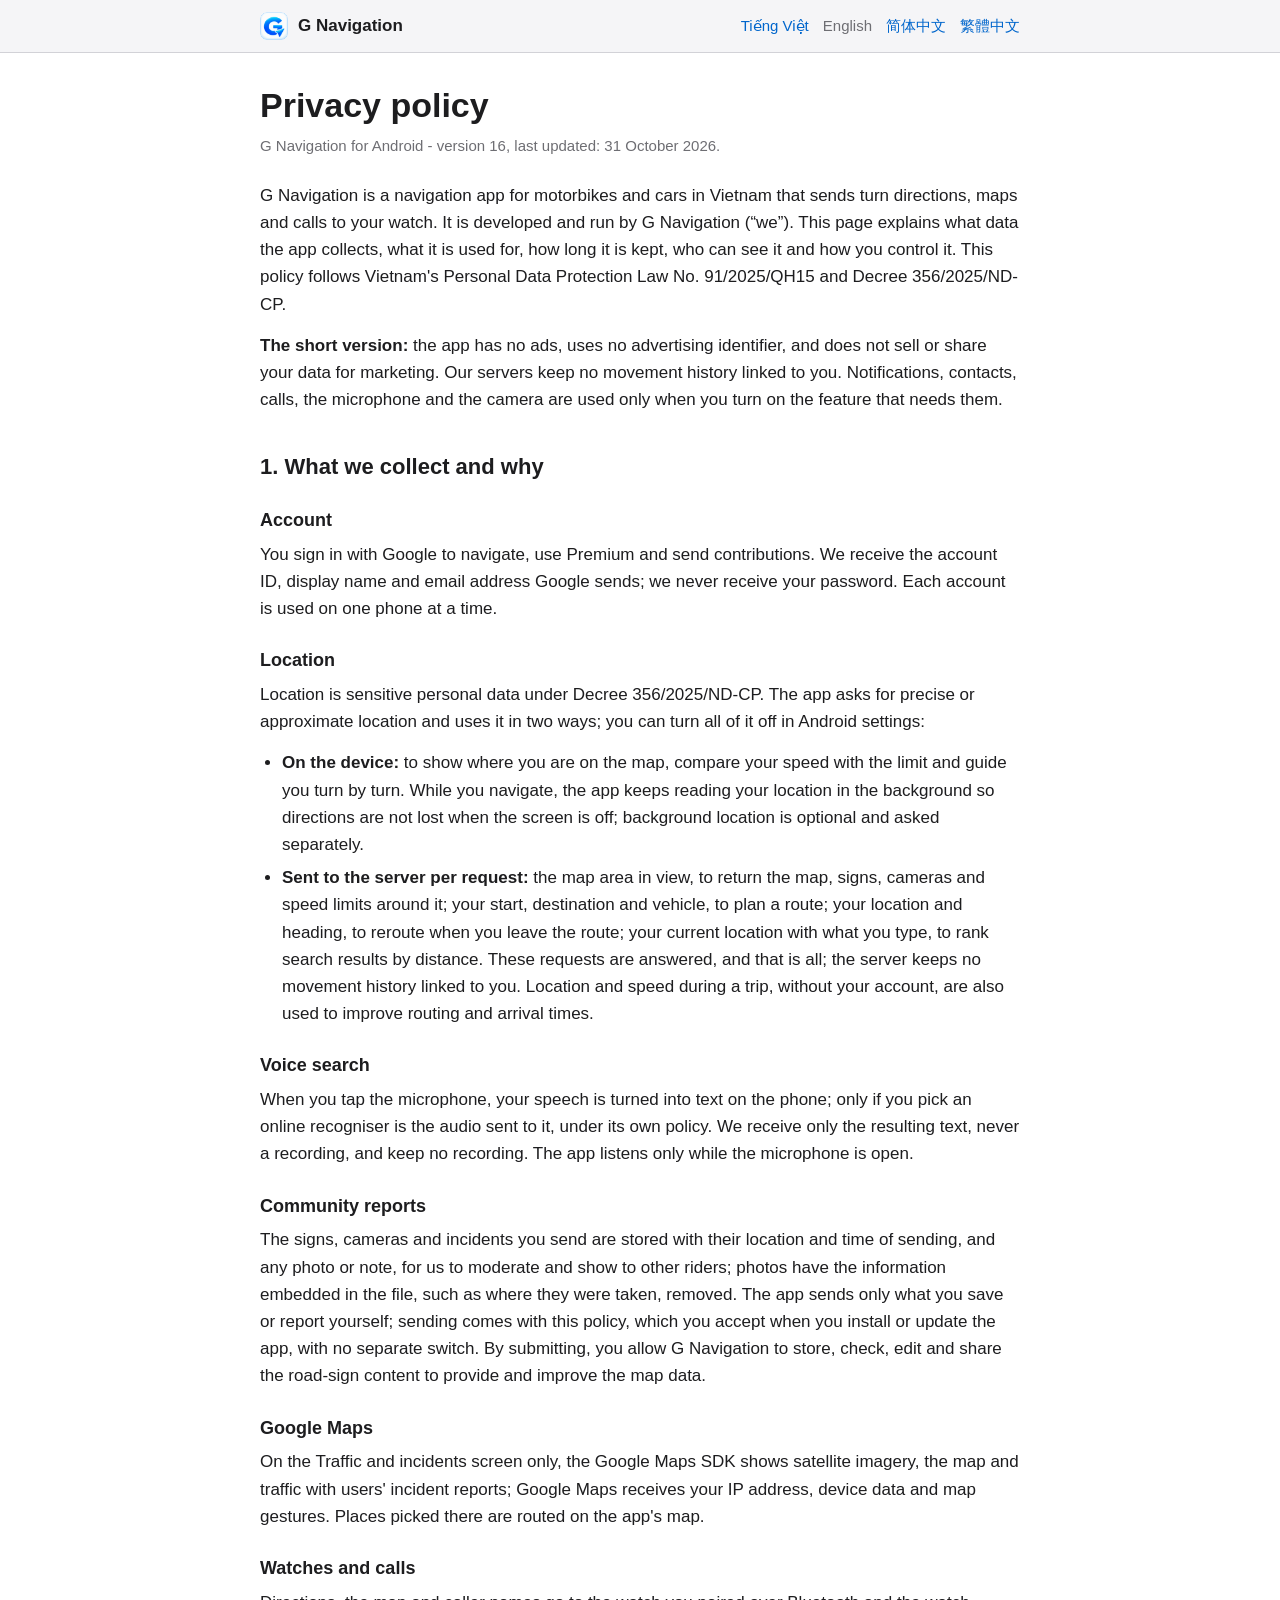
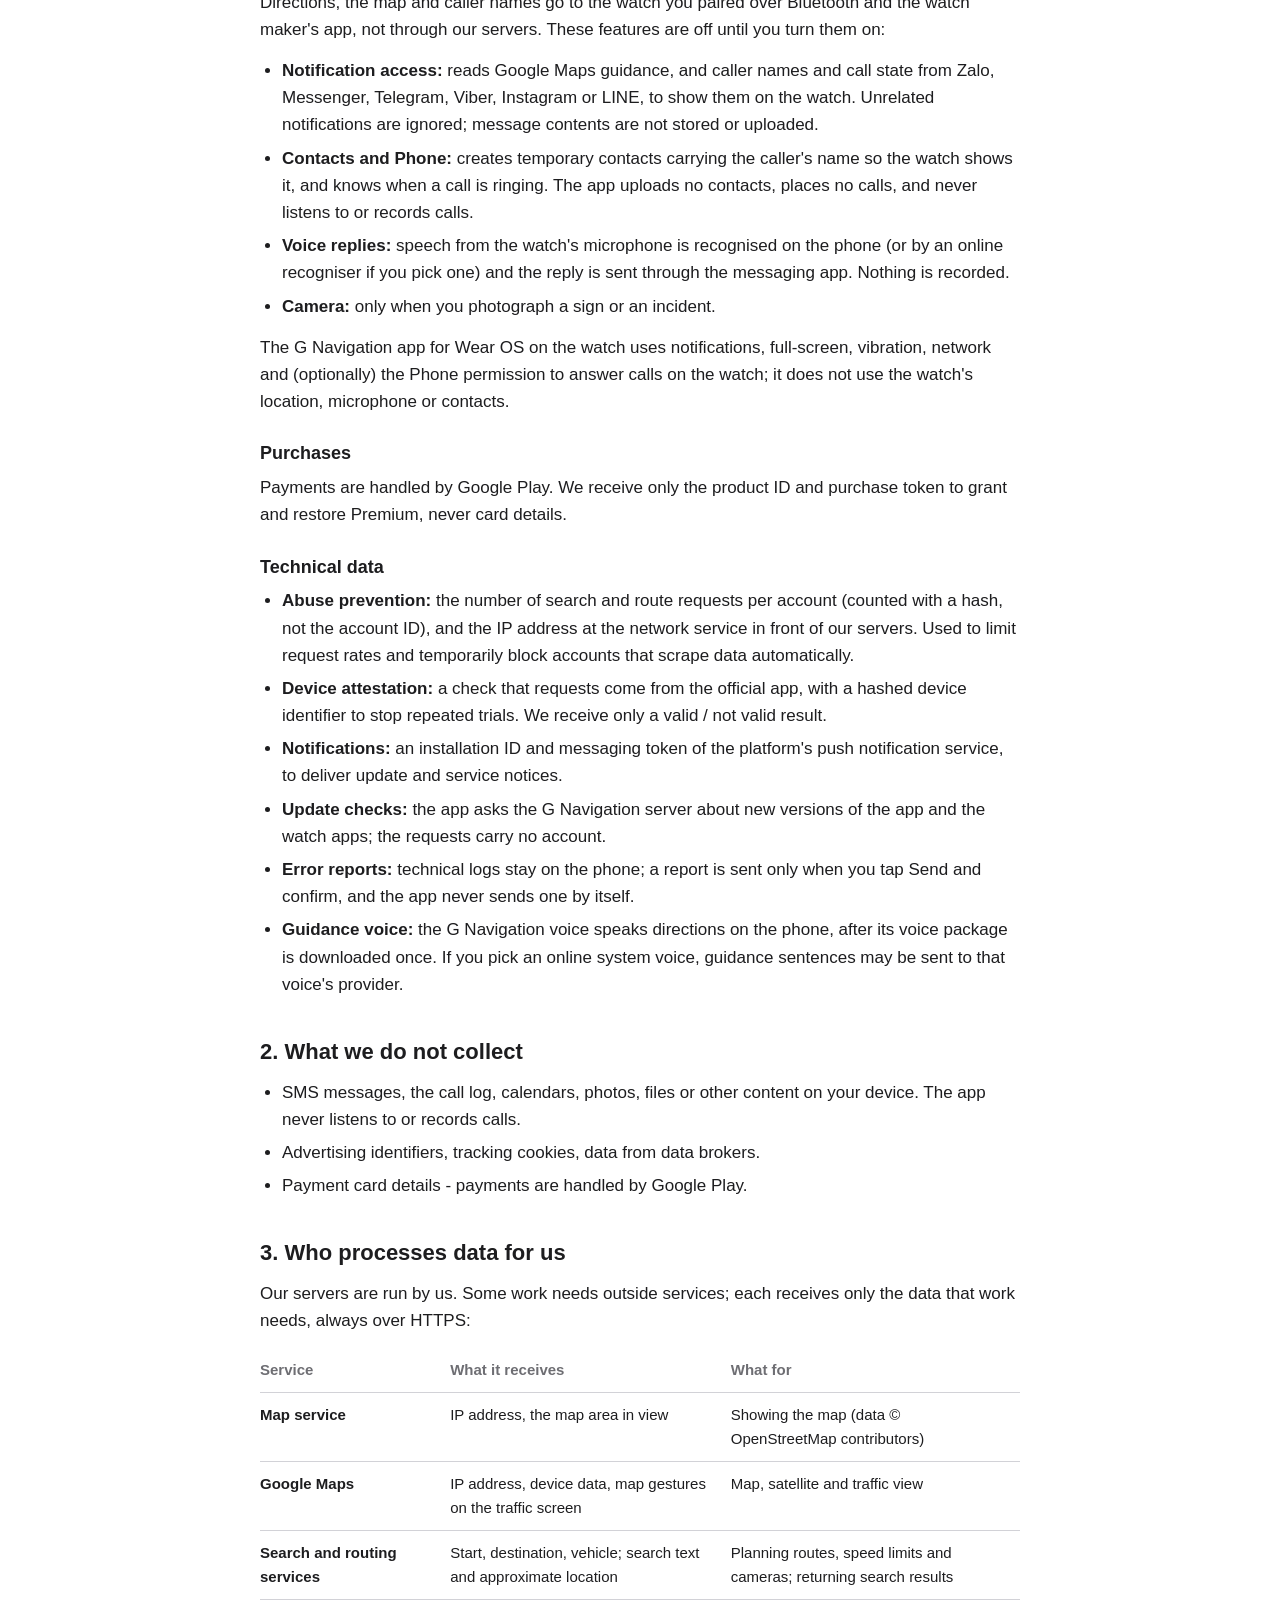
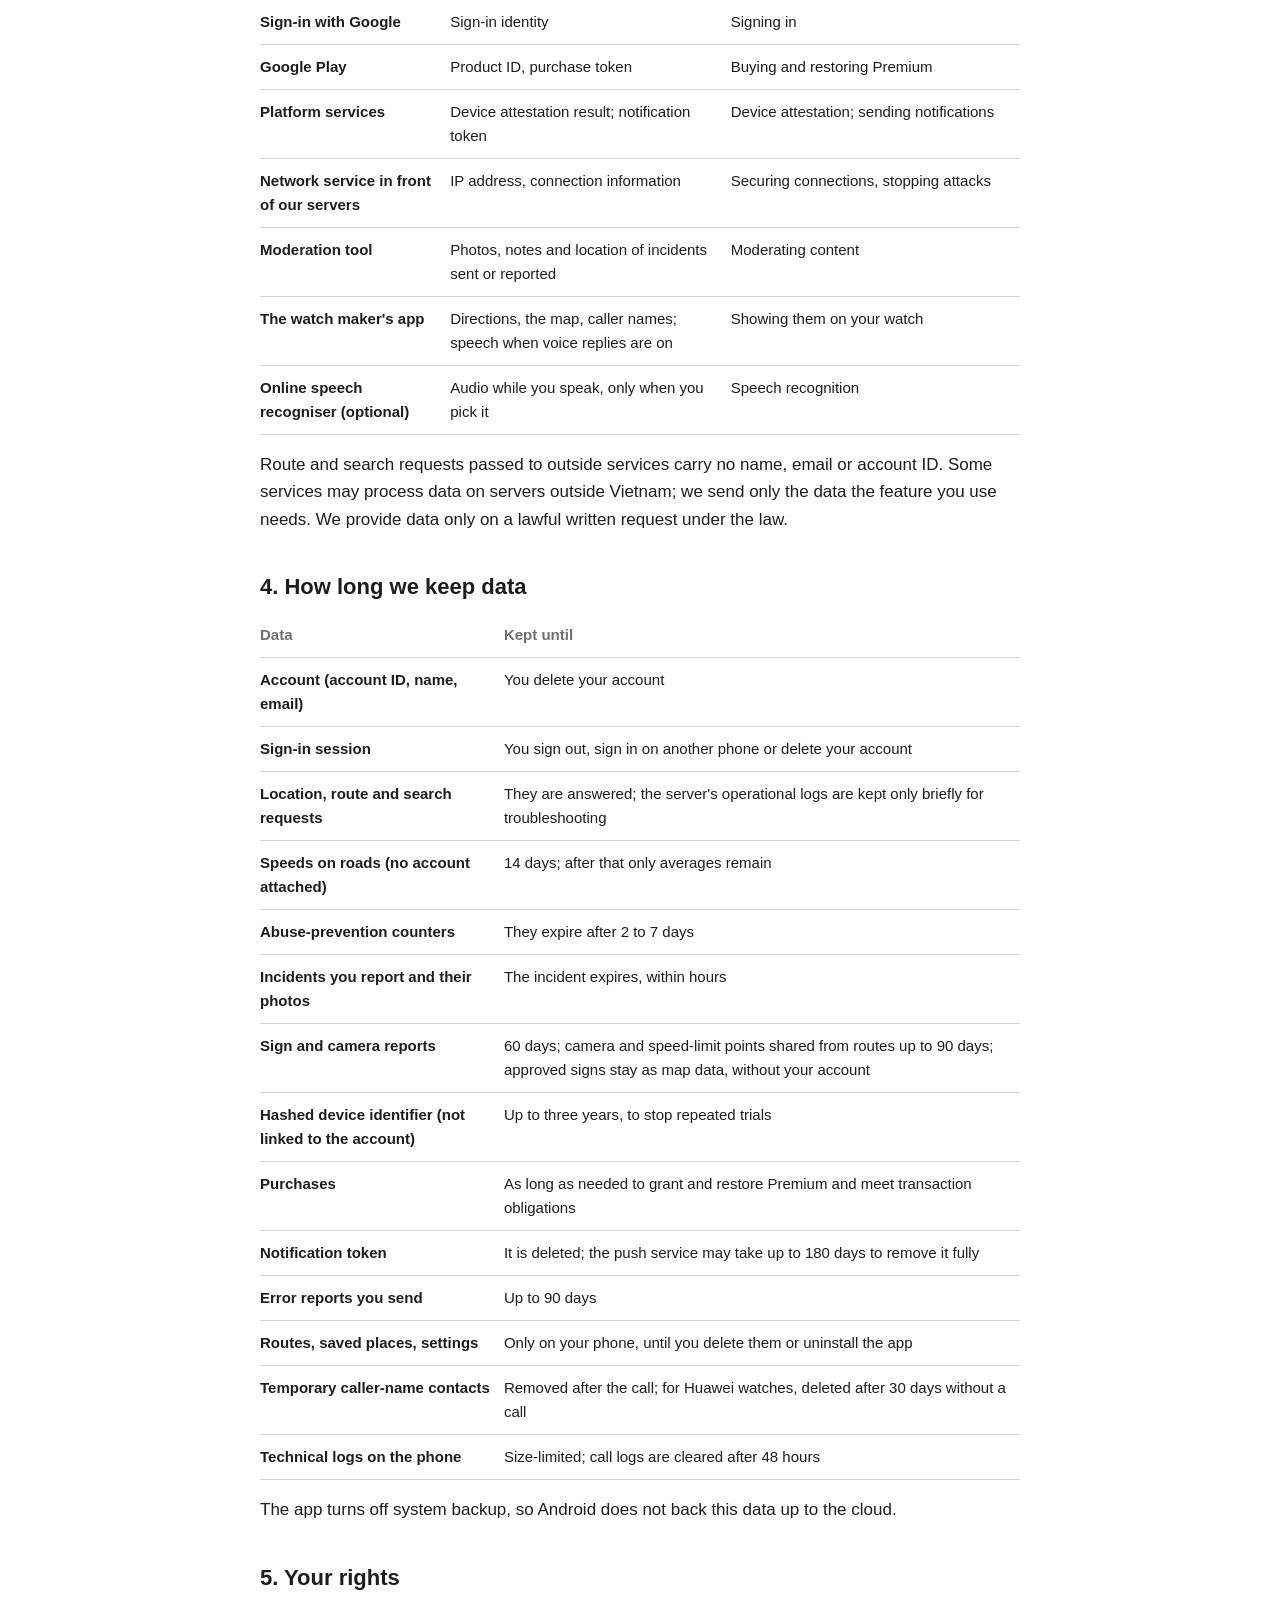
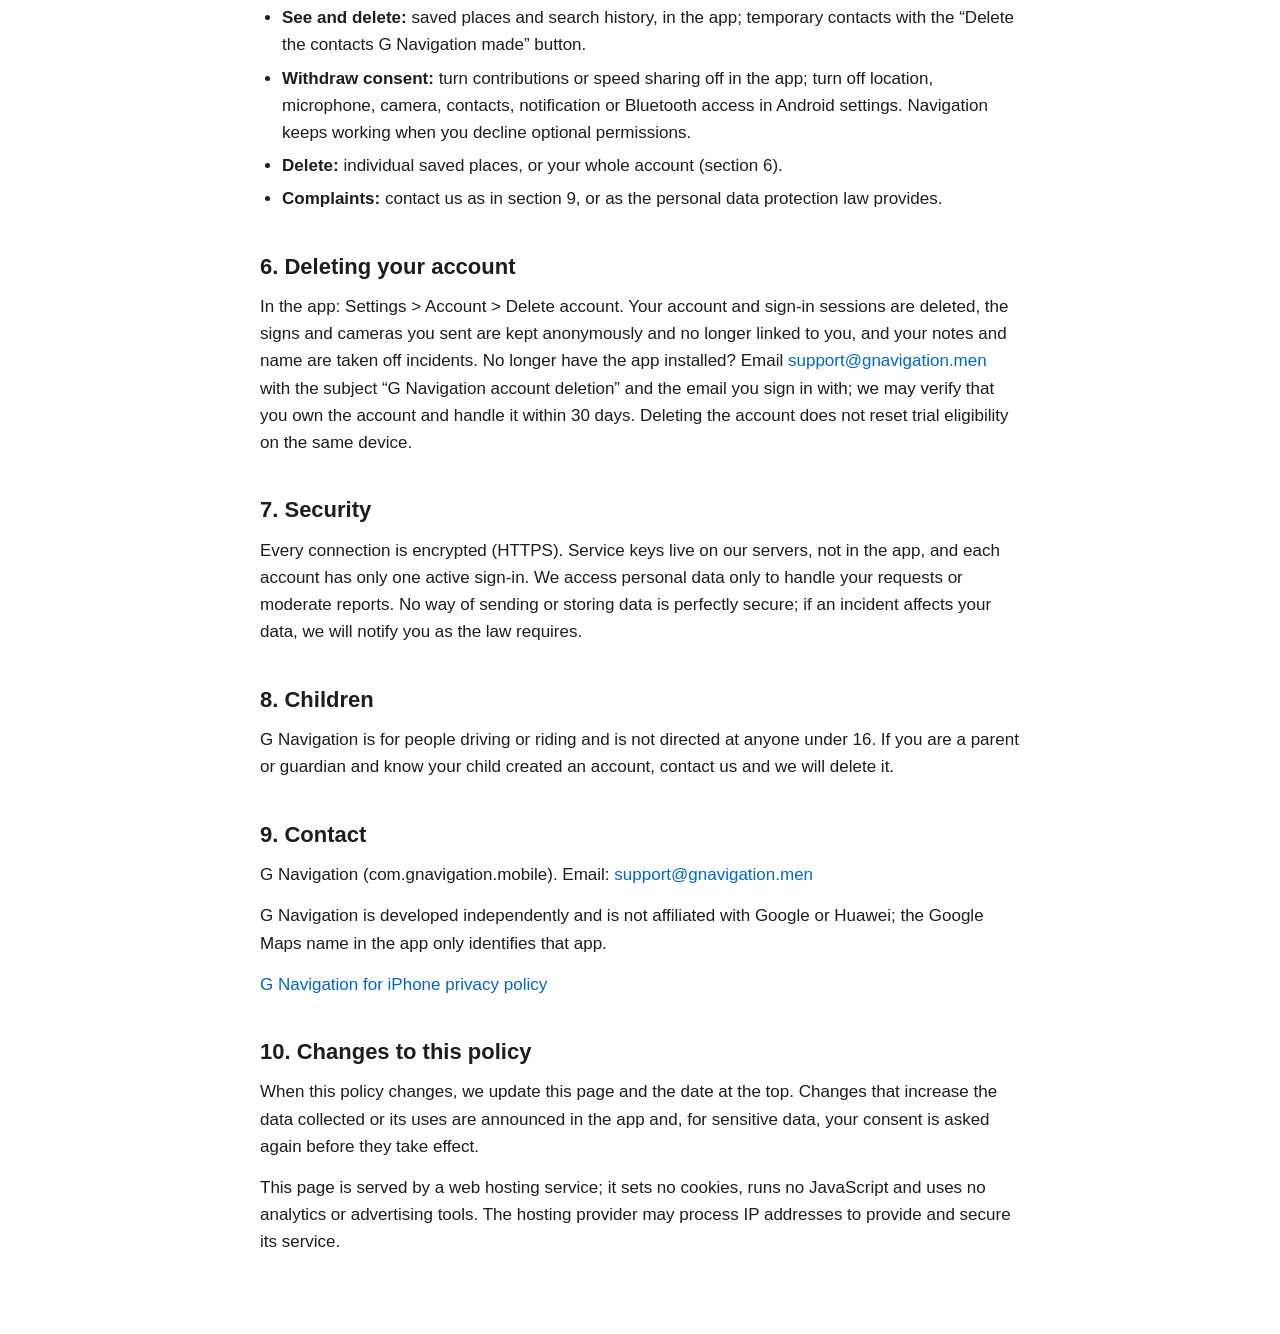
==== en/index.html @ 412132f6 "G Navigation privacy policy" ====
<!doctype html>
<html lang="en">
  <head>
    <meta charset="utf-8">
    <meta name="viewport" content="width=device-width, initial-scale=1, viewport-fit=cover">
    <meta name="color-scheme" content="light dark">
    <meta name="description" content="What data G Navigation for Android collects, what it is used for, how long it is kept and how you control it.">
    <meta http-equiv="Content-Security-Policy" content="default-src 'none'; style-src 'self'; img-src 'self'; base-uri 'none'; form-action 'none'">
    <title>Privacy policy · G Navigation</title>
    <link rel="icon" href="../app-icon.png" type="image/png">
    <link rel="apple-touch-icon" href="../app-icon.png">
    <link rel="stylesheet" href="../policy.css">
    <link rel="alternate" hreflang="vi" href="../">
    <link rel="alternate" hreflang="en" href="./">
    <link rel="alternate" hreflang="zh-CN" href="../zh-cn/">
    <link rel="alternate" hreflang="zh-Hant" href="../zh-hant/">
  </head>
  <body>
    <header class="topbar">
      <a class="brand" href="./"><img src="../app-icon.png" width="28" height="28" alt=""><span>G Navigation</span></a>
      <nav class="languages" aria-label="Language"><a href="../" lang="vi" hreflang="vi">Tiếng Việt</a><span aria-current="page">English</span><a href="../zh-cn/" lang="zh-CN" hreflang="zh-CN">简体中文</a><a href="../zh-hant/" lang="zh-Hant" hreflang="zh-Hant">繁體中文</a></nav>
    </header>
    <main>
      <article>
        <h1>Privacy policy</h1>
        <p class="updated">G Navigation for Android - version 16, last updated: 31 October 2026.</p>
        <p>G Navigation is a navigation app for motorbikes and cars in Vietnam that sends turn directions, maps and calls to your watch. It is developed and run by G Navigation (“we”). This page explains what data the app collects, what it is used for, how long it is kept, who can see it and how you control it. This policy follows Vietnam's Personal Data Protection Law No. 91/2025/QH15 and Decree 356/2025/ND-CP.</p>
        <p><strong>The short version:</strong> the app has no ads, uses no advertising identifier, and does not sell or share your data for marketing. Our servers keep no movement history linked to you. Notifications, contacts, calls, the microphone and the camera are used only when you turn on the feature that needs them.</p>
        <section id="collect">
          <h2>1. What we collect and why</h2>
          <h3>Account</h3>
          <p>You sign in with Google to navigate, use Premium and send contributions. We receive the account ID, display name and email address Google sends; we never receive your password. Each account is used on one phone at a time.</p>
          <h3>Location</h3>
          <p>Location is sensitive personal data under Decree 356/2025/ND-CP. The app asks for precise or approximate location and uses it in two ways; you can turn all of it off in Android settings:</p>
          <ul>
            <li><strong>On the device:</strong> to show where you are on the map, compare your speed with the limit and guide you turn by turn. While you navigate, the app keeps reading your location in the background so directions are not lost when the screen is off; background location is optional and asked separately.</li>
            <li><strong>Sent to the server per request:</strong> the map area in view, to return the map, signs, cameras and speed limits around it; your start, destination and vehicle, to plan a route; your location and heading, to reroute when you leave the route; your current location with what you type, to rank search results by distance. These requests are answered, and that is all; the server keeps no movement history linked to you. Location and speed during a trip, without your account, are also used to improve routing and arrival times.</li>
          </ul>
          <h3>Voice search</h3>
          <p>When you tap the microphone, your speech is turned into text on the phone; only if you pick an online recogniser is the audio sent to it, under its own policy. We receive only the resulting text, never a recording, and keep no recording. The app listens only while the microphone is open.</p>
          <h3>Community reports</h3>
          <p>The signs, cameras and incidents you send are stored with their location and time of sending, and any photo or note, for us to moderate and show to other riders; photos have the information embedded in the file, such as where they were taken, removed. The app sends only what you save or report yourself; sending comes with this policy, which you accept when you install or update the app, with no separate switch. By submitting, you allow G Navigation to store, check, edit and share the road-sign content to provide and improve the map data.</p>
          <h3>Google Maps</h3>
          <p>On the Traffic and incidents screen only, the Google Maps SDK shows satellite imagery, the map and traffic with users' incident reports; Google Maps receives your IP address, device data and map gestures. Places picked there are routed on the app's map.</p>
          <h3>Watches and calls</h3>
          <p>Directions, the map and caller names go to the watch you paired over Bluetooth and the watch maker's app, not through our servers. These features are off until you turn them on:</p>
          <ul>
            <li><strong>Notification access:</strong> reads Google Maps guidance, and caller names and call state from Zalo, Messenger, Telegram, Viber, Instagram or LINE, to show them on the watch. Unrelated notifications are ignored; message contents are not stored or uploaded.</li>
            <li><strong>Contacts and Phone:</strong> creates temporary contacts carrying the caller's name so the watch shows it, and knows when a call is ringing. The app uploads no contacts, places no calls, and never listens to or records calls.</li>
            <li><strong>Voice replies:</strong> speech from the watch's microphone is recognised on the phone (or by an online recogniser if you pick one) and the reply is sent through the messaging app. Nothing is recorded.</li>
            <li><strong>Camera:</strong> only when you photograph a sign or an incident.</li>
          </ul>
          <p>The G Navigation app for Wear OS on the watch uses notifications, full-screen, vibration, network and (optionally) the Phone permission to answer calls on the watch; it does not use the watch's location, microphone or contacts.</p>
          <h3>Purchases</h3>
          <p>Payments are handled by Google Play. We receive only the product ID and purchase token to grant and restore Premium, never card details.</p>
          <h3>Technical data</h3>
          <ul>
            <li><strong>Abuse prevention:</strong> the number of search and route requests per account (counted with a hash, not the account ID), and the IP address at the network service in front of our servers. Used to limit request rates and temporarily block accounts that scrape data automatically.</li>
            <li><strong>Device attestation:</strong> a check that requests come from the official app, with a hashed device identifier to stop repeated trials. We receive only a valid / not valid result.</li>
            <li><strong>Notifications:</strong> an installation ID and messaging token of the platform's push notification service, to deliver update and service notices.</li>
            <li><strong>Update checks:</strong> the app asks the G Navigation server about new versions of the app and the watch apps; the requests carry no account.</li>
            <li><strong>Error reports:</strong> technical logs stay on the phone; a report is sent only when you tap Send and confirm, and the app never sends one by itself.</li>
            <li><strong>Guidance voice:</strong> the G Navigation voice speaks directions on the phone, after its voice package is downloaded once. If you pick an online system voice, guidance sentences may be sent to that voice's provider.</li>
          </ul>
        </section>
        <section id="not-collected">
          <h2>2. What we do not collect</h2>
          <ul>
            <li>SMS messages, the call log, calendars, photos, files or other content on your device. The app never listens to or records calls.</li>
            <li>Advertising identifiers, tracking cookies, data from data brokers.</li>
            <li>Payment card details - payments are handled by Google Play.</li>
          </ul>
        </section>
        <section id="processors">
          <h2>3. Who processes data for us</h2>
          <p>Our servers are run by us. Some work needs outside services; each receives only the data that work needs, always over HTTPS:</p>
          <div class="table-wrap">
            <table>
              <thead>
                <tr><th scope="col">Service</th><th scope="col">What it receives</th><th scope="col">What for</th></tr>
              </thead>
              <tbody>
                <tr><th scope="row">Map service</th><td data-label="What it receives">IP address, the map area in view</td><td data-label="What for">Showing the map (data © OpenStreetMap contributors)</td></tr>
                <tr><th scope="row">Google Maps</th><td data-label="What it receives">IP address, device data, map gestures on the traffic screen</td><td data-label="What for">Map, satellite and traffic view</td></tr>
                <tr><th scope="row">Search and routing services</th><td data-label="What it receives">Start, destination, vehicle; search text and approximate location</td><td data-label="What for">Planning routes, speed limits and cameras; returning search results</td></tr>
                <tr><th scope="row">Sign-in with Google</th><td data-label="What it receives">Sign-in identity</td><td data-label="What for">Signing in</td></tr>
                <tr><th scope="row">Google Play</th><td data-label="What it receives">Product ID, purchase token</td><td data-label="What for">Buying and restoring Premium</td></tr>
                <tr><th scope="row">Platform services</th><td data-label="What it receives">Device attestation result; notification token</td><td data-label="What for">Device attestation; sending notifications</td></tr>
                <tr><th scope="row">Network service in front of our servers</th><td data-label="What it receives">IP address, connection information</td><td data-label="What for">Securing connections, stopping attacks</td></tr>
                <tr><th scope="row">Moderation tool</th><td data-label="What it receives">Photos, notes and location of incidents sent or reported</td><td data-label="What for">Moderating content</td></tr>
                <tr><th scope="row">The watch maker's app</th><td data-label="What it receives">Directions, the map, caller names; speech when voice replies are on</td><td data-label="What for">Showing them on your watch</td></tr>
                <tr><th scope="row">Online speech recogniser (optional)</th><td data-label="What it receives">Audio while you speak, only when you pick it</td><td data-label="What for">Speech recognition</td></tr>
              </tbody>
            </table>
          </div>
          <p>Route and search requests passed to outside services carry no name, email or account ID. Some services may process data on servers outside Vietnam; we send only the data the feature you use needs. We provide data only on a lawful written request under the law.</p>
        </section>
        <section id="retention">
          <h2>4. How long we keep data</h2>
          <div class="table-wrap">
            <table>
              <thead>
                <tr><th scope="col">Data</th><th scope="col">Kept until</th></tr>
              </thead>
              <tbody>
                <tr><th scope="row">Account (account ID, name, email)</th><td data-label="Kept until">You delete your account</td></tr>
                <tr><th scope="row">Sign-in session</th><td data-label="Kept until">You sign out, sign in on another phone or delete your account</td></tr>
                <tr><th scope="row">Location, route and search requests</th><td data-label="Kept until">They are answered; the server's operational logs are kept only briefly for troubleshooting</td></tr>
                <tr><th scope="row">Speeds on roads (no account attached)</th><td data-label="Kept until">14 days; after that only averages remain</td></tr>
                <tr><th scope="row">Abuse-prevention counters</th><td data-label="Kept until">They expire after 2 to 7 days</td></tr>
                <tr><th scope="row">Incidents you report and their photos</th><td data-label="Kept until">The incident expires, within hours</td></tr>
                <tr><th scope="row">Sign and camera reports</th><td data-label="Kept until">60 days; camera and speed-limit points shared from routes up to 90 days; approved signs stay as map data, without your account</td></tr>
                <tr><th scope="row">Hashed device identifier (not linked to the account)</th><td data-label="Kept until">Up to three years, to stop repeated trials</td></tr>
                <tr><th scope="row">Purchases</th><td data-label="Kept until">As long as needed to grant and restore Premium and meet transaction obligations</td></tr>
                <tr><th scope="row">Notification token</th><td data-label="Kept until">It is deleted; the push service may take up to 180 days to remove it fully</td></tr>
                <tr><th scope="row">Error reports you send</th><td data-label="Kept until">Up to 90 days</td></tr>
                <tr><th scope="row">Routes, saved places, settings</th><td data-label="Kept until">Only on your phone, until you delete them or uninstall the app</td></tr>
                <tr><th scope="row">Temporary caller-name contacts</th><td data-label="Kept until">Removed after the call; for Huawei watches, deleted after 30 days without a call</td></tr>
                <tr><th scope="row">Technical logs on the phone</th><td data-label="Kept until">Size-limited; call logs are cleared after 48 hours</td></tr>
              </tbody>
            </table>
          </div>
          <p>The app turns off system backup, so Android does not back this data up to the cloud.</p>
        </section>
        <section id="rights">
          <h2>5. Your rights</h2>
          <ul>
            <li><strong>See and delete:</strong> saved places and search history, in the app; temporary contacts with the “Delete the contacts G Navigation made” button.</li>
            <li><strong>Withdraw consent:</strong> turn contributions or speed sharing off in the app; turn off location, microphone, camera, contacts, notification or Bluetooth access in Android settings. Navigation keeps working when you decline optional permissions.</li>
            <li><strong>Delete:</strong> individual saved places, or your whole account (section 6).</li>
            <li><strong>Complaints:</strong> contact us as in section 9, or as the personal data protection law provides.</li>
          </ul>
        </section>
        <section id="delete-account">
          <h2>6. Deleting your account</h2>
          <p>In the app: Settings > Account > Delete account. Your account and sign-in sessions are deleted, the signs and cameras you sent are kept anonymously and no longer linked to you, and your notes and name are taken off incidents. No longer have the app installed? Email <a href="mailto:support@gnavigation.men?subject=G%20Navigation%20account%20deletion">support@gnavigation.men</a> with the subject “G Navigation account deletion” and the email you sign in with; we may verify that you own the account and handle it within 30 days. Deleting the account does not reset trial eligibility on the same device.</p>
        </section>
        <section id="security">
          <h2>7. Security</h2>
          <p>Every connection is encrypted (HTTPS). Service keys live on our servers, not in the app, and each account has only one active sign-in. We access personal data only to handle your requests or moderate reports. No way of sending or storing data is perfectly secure; if an incident affects your data, we will notify you as the law requires.</p>
        </section>
        <section id="children">
          <h2>8. Children</h2>
          <p>G Navigation is for people driving or riding and is not directed at anyone under 16. If you are a parent or guardian and know your child created an account, contact us and we will delete it.</p>
        </section>
        <section id="contact">
          <h2>9. Contact</h2>
          <p>G Navigation (com.gnavigation.mobile). Email: <a href="mailto:support@gnavigation.men">support@gnavigation.men</a></p>
          <p>G Navigation is developed independently and is not affiliated with Google or Huawei; the Google Maps name in the app only identifies that app.</p>
          <p><a href="https://g-navigation-ios-privacy.gg-huawei.workers.dev/en/">G Navigation for iPhone privacy policy</a></p>
        </section>
        <section id="changes">
          <h2>10. Changes to this policy</h2>
          <p>When this policy changes, we update this page and the date at the top. Changes that increase the data collected or its uses are announced in the app and, for sensitive data, your consent is asked again before they take effect.</p>
          <p id="policy-site">This page is served by a web hosting service; it sets no cookies, runs no JavaScript and uses no analytics or advertising tools. The hosting provider may process IP addresses to provide and secure its service.</p>
        </section>
      </article>
    </main>
  </body>
</html>
---- policy.css ----
:root {
  color-scheme: light dark;
  --text: #1d1d1f;
  --muted: #6e6e73;
  --line: #d2d2d7;
  --background: #ffffff;
  --header: #f5f5f7;
  --link: #0066cc;
}

@media (prefers-color-scheme: dark) {
  :root {
    --text: #f5f5f7;
    --muted: #a1a1a6;
    --line: #424245;
    --background: #000000;
    --header: #1d1d1f;
    --link: #2997ff;
  }
}

*, *::before, *::after { box-sizing: border-box; }

html { -webkit-text-size-adjust: 100%; }

body {
  margin: 0;
  background: var(--background);
  color: var(--text);
  font: 17px/1.6 -apple-system, BlinkMacSystemFont, "Segoe UI", Roboto, "Helvetica Neue", Arial, sans-serif;
}

a { color: var(--link); text-decoration: none; }
a:hover { text-decoration: underline; }
a:focus-visible { outline: 2px solid var(--link); outline-offset: 2px; }

.topbar {
  display: flex;
  align-items: center;
  justify-content: space-between;
  gap: 16px;
  padding: 12px max(16px, calc((100% - 760px) / 2));
  background: var(--header);
  border-bottom: 1px solid var(--line);
}

.brand { display: flex; align-items: center; gap: 10px; color: var(--text); font-weight: 600; }
.brand img { border-radius: 7px; }
.languages { display: flex; flex-wrap: wrap; justify-content: flex-end; gap: 4px 14px; font-size: 15px; }
.languages span { color: var(--muted); }

main { padding: 32px 16px 64px; }
article { max-width: 760px; margin: 0 auto; }

h1 { font-size: 34px; line-height: 1.2; margin: 0 0 8px; }
h2 { font-size: 22px; line-height: 1.3; margin: 40px 0 12px; }
h3 { font-size: 18px; margin: 24px 0 6px; }
p { margin: 0 0 14px; }
ul { margin: 0 0 14px; padding-left: 22px; }
li { margin: 6px 0; }
.updated { color: var(--muted); font-size: 15px; margin-bottom: 24px; }

.table-wrap { overflow-x: auto; margin: 12px 0 16px; }
table { width: 100%; border-collapse: collapse; font-size: 15px; }
th, td { text-align: left; vertical-align: top; padding: 10px 12px 10px 0; border-bottom: 1px solid var(--line); }
thead th { color: var(--muted); font-weight: 600; }
tbody th { font-weight: 600; }

@media (max-width: 600px) {
  h1 { font-size: 28px; }
  table, thead, tbody, tr, th, td { display: block; }
  thead { display: none; }
  tbody tr { padding: 10px 0; border-bottom: 1px solid var(--line); }
  tbody th, td { border: 0; padding: 2px 0; }
  td::before { content: attr(data-label) ": "; color: var(--muted); }
}
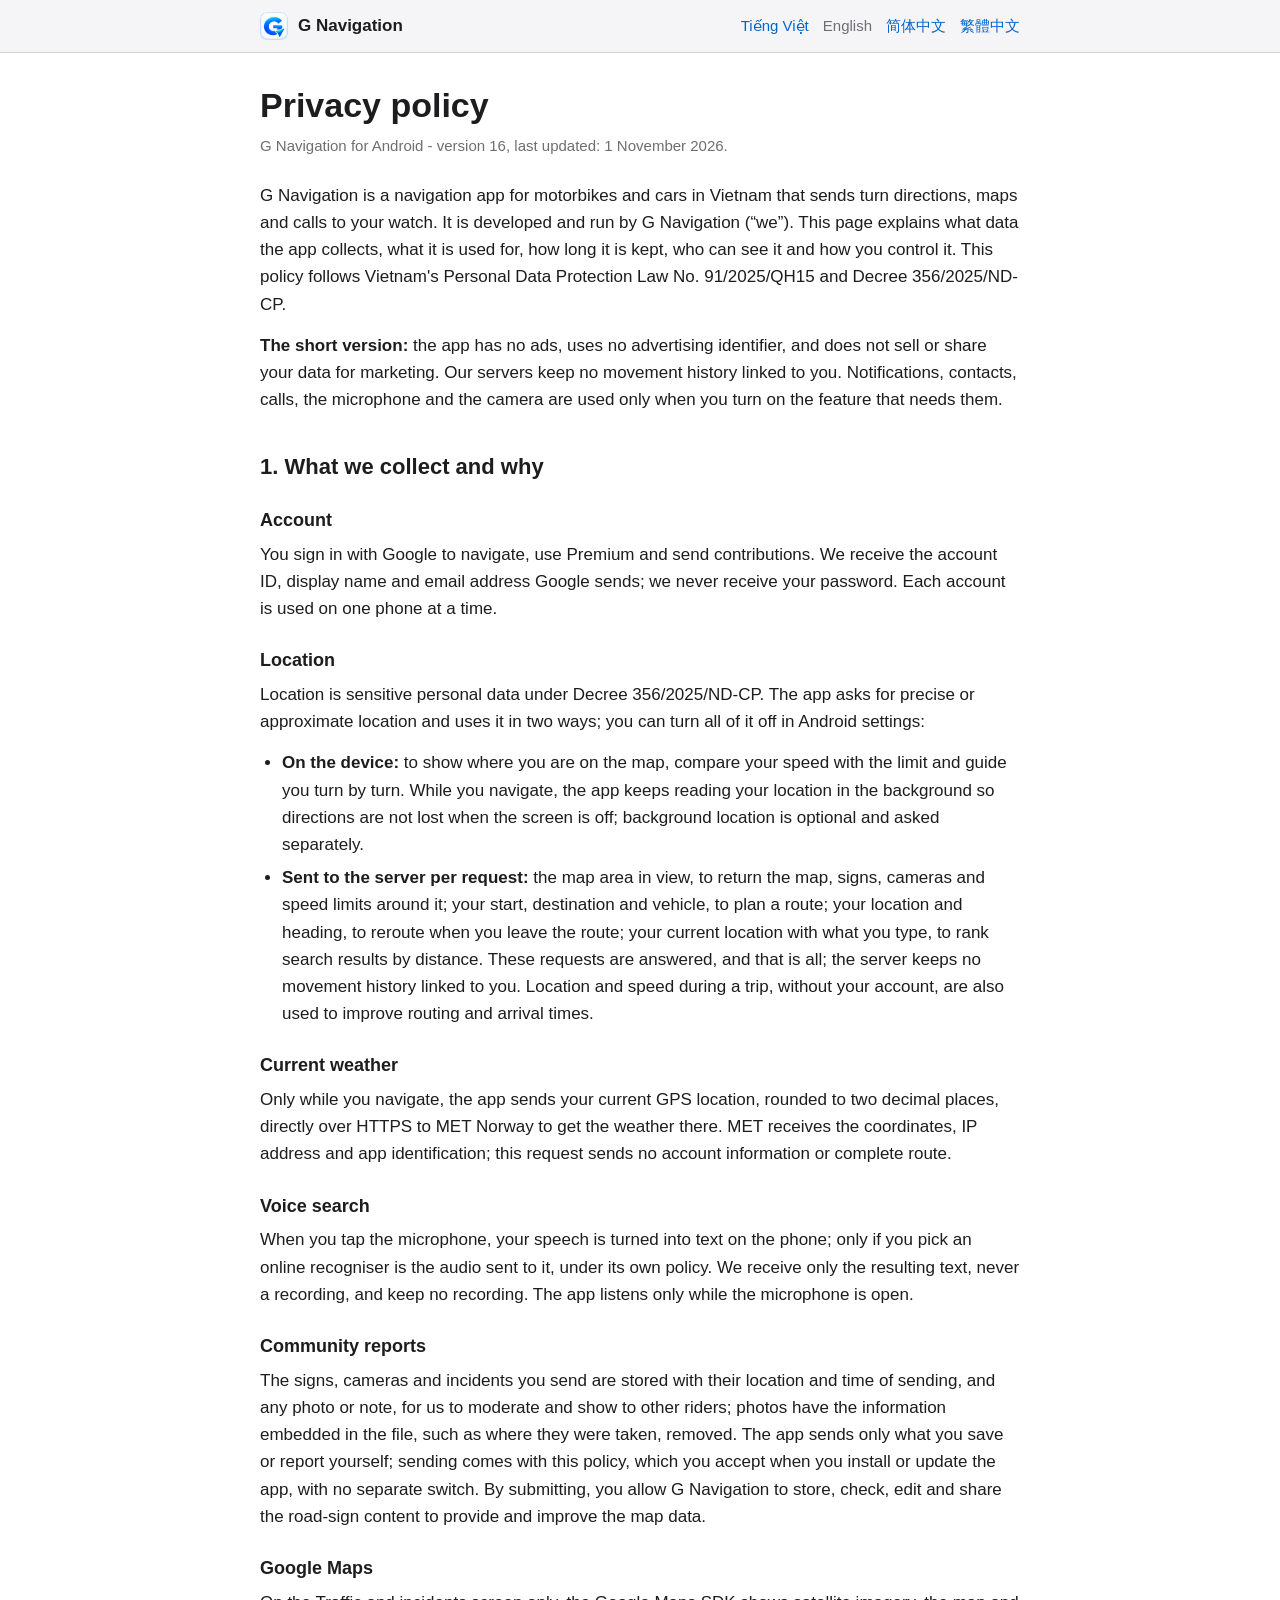
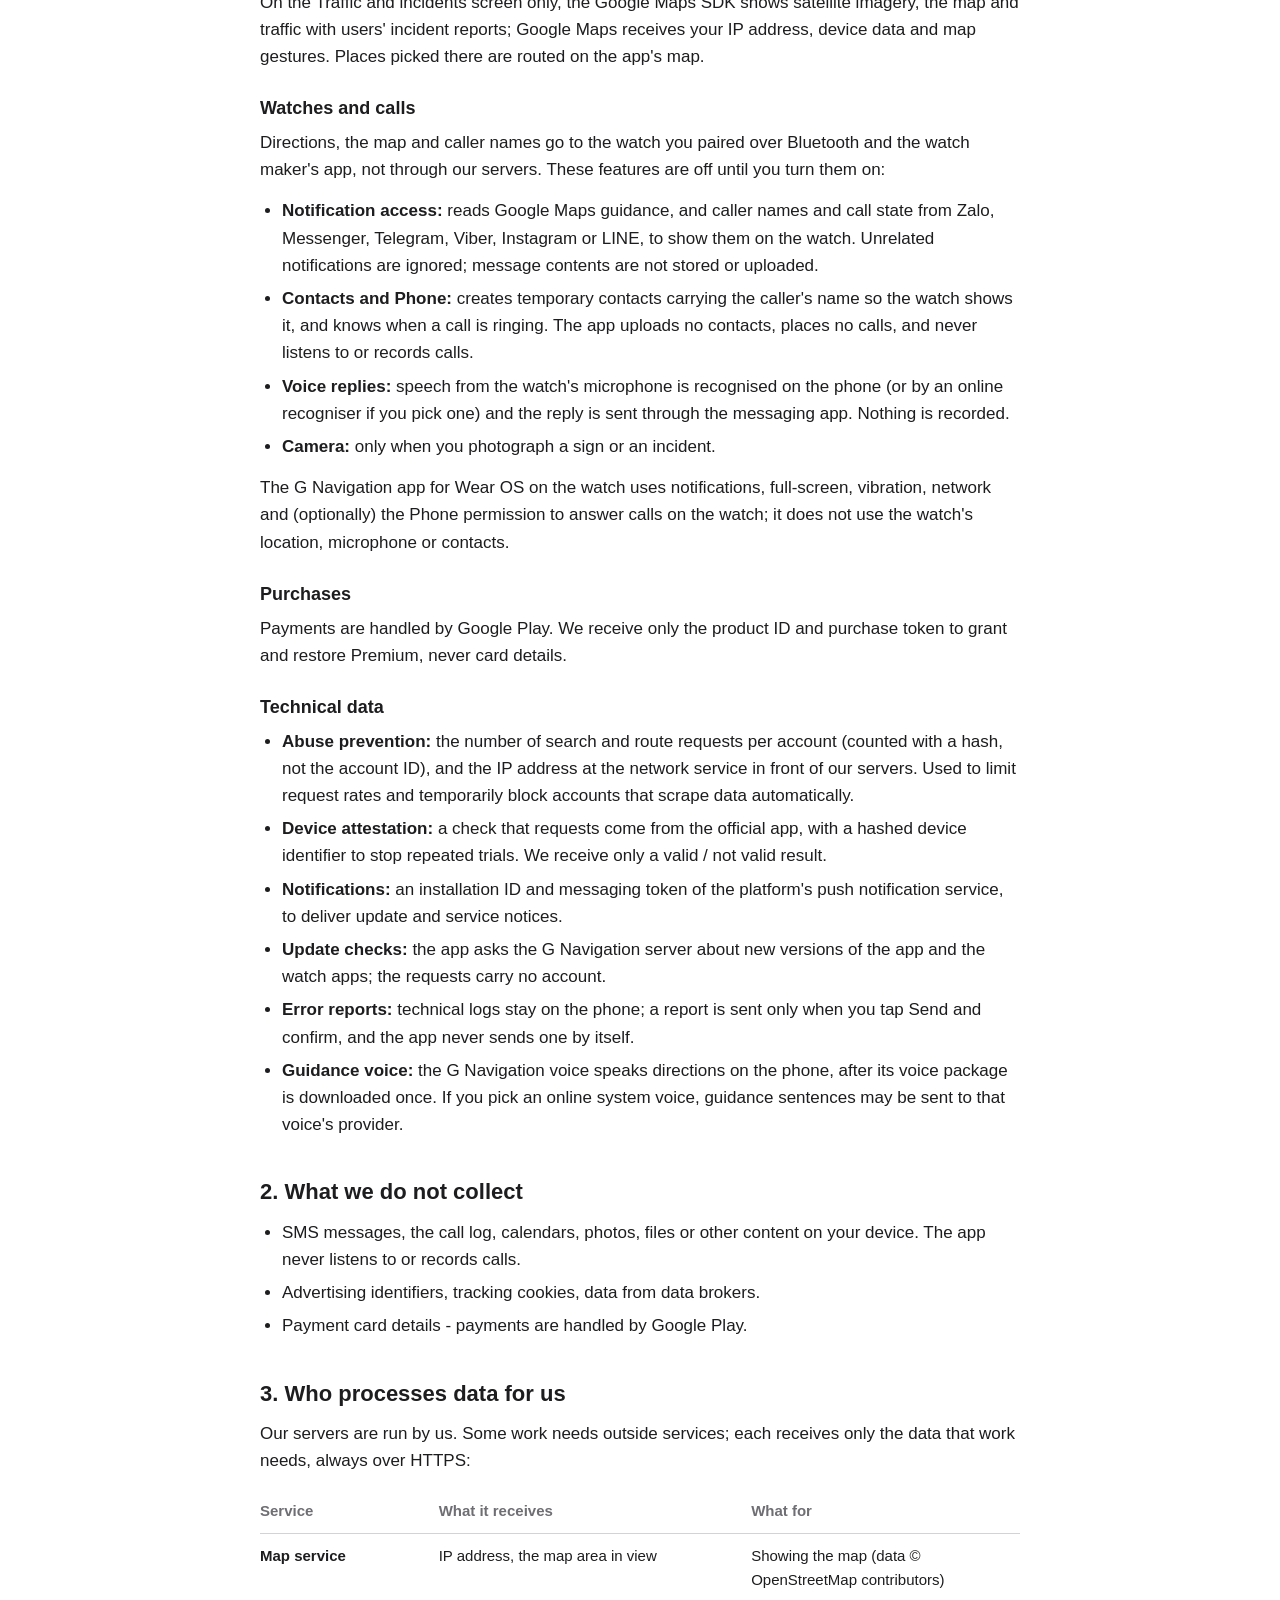
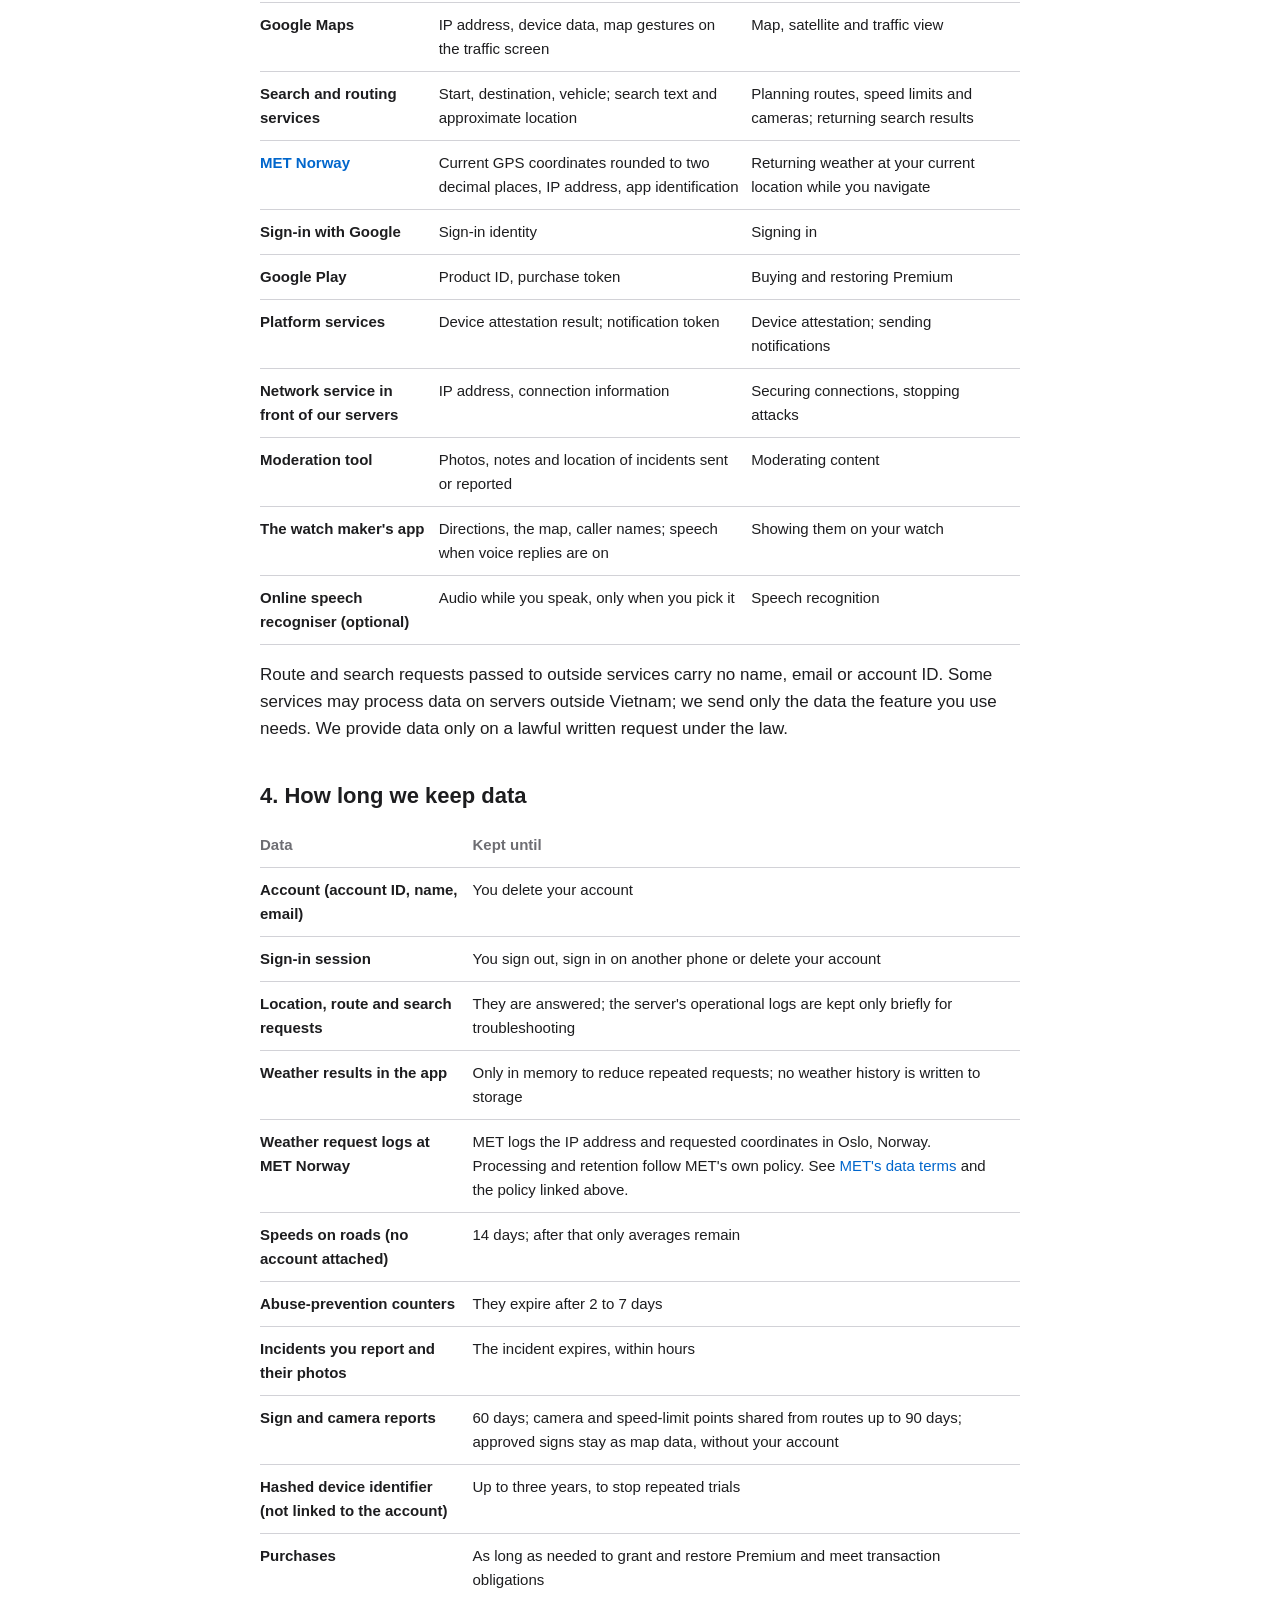
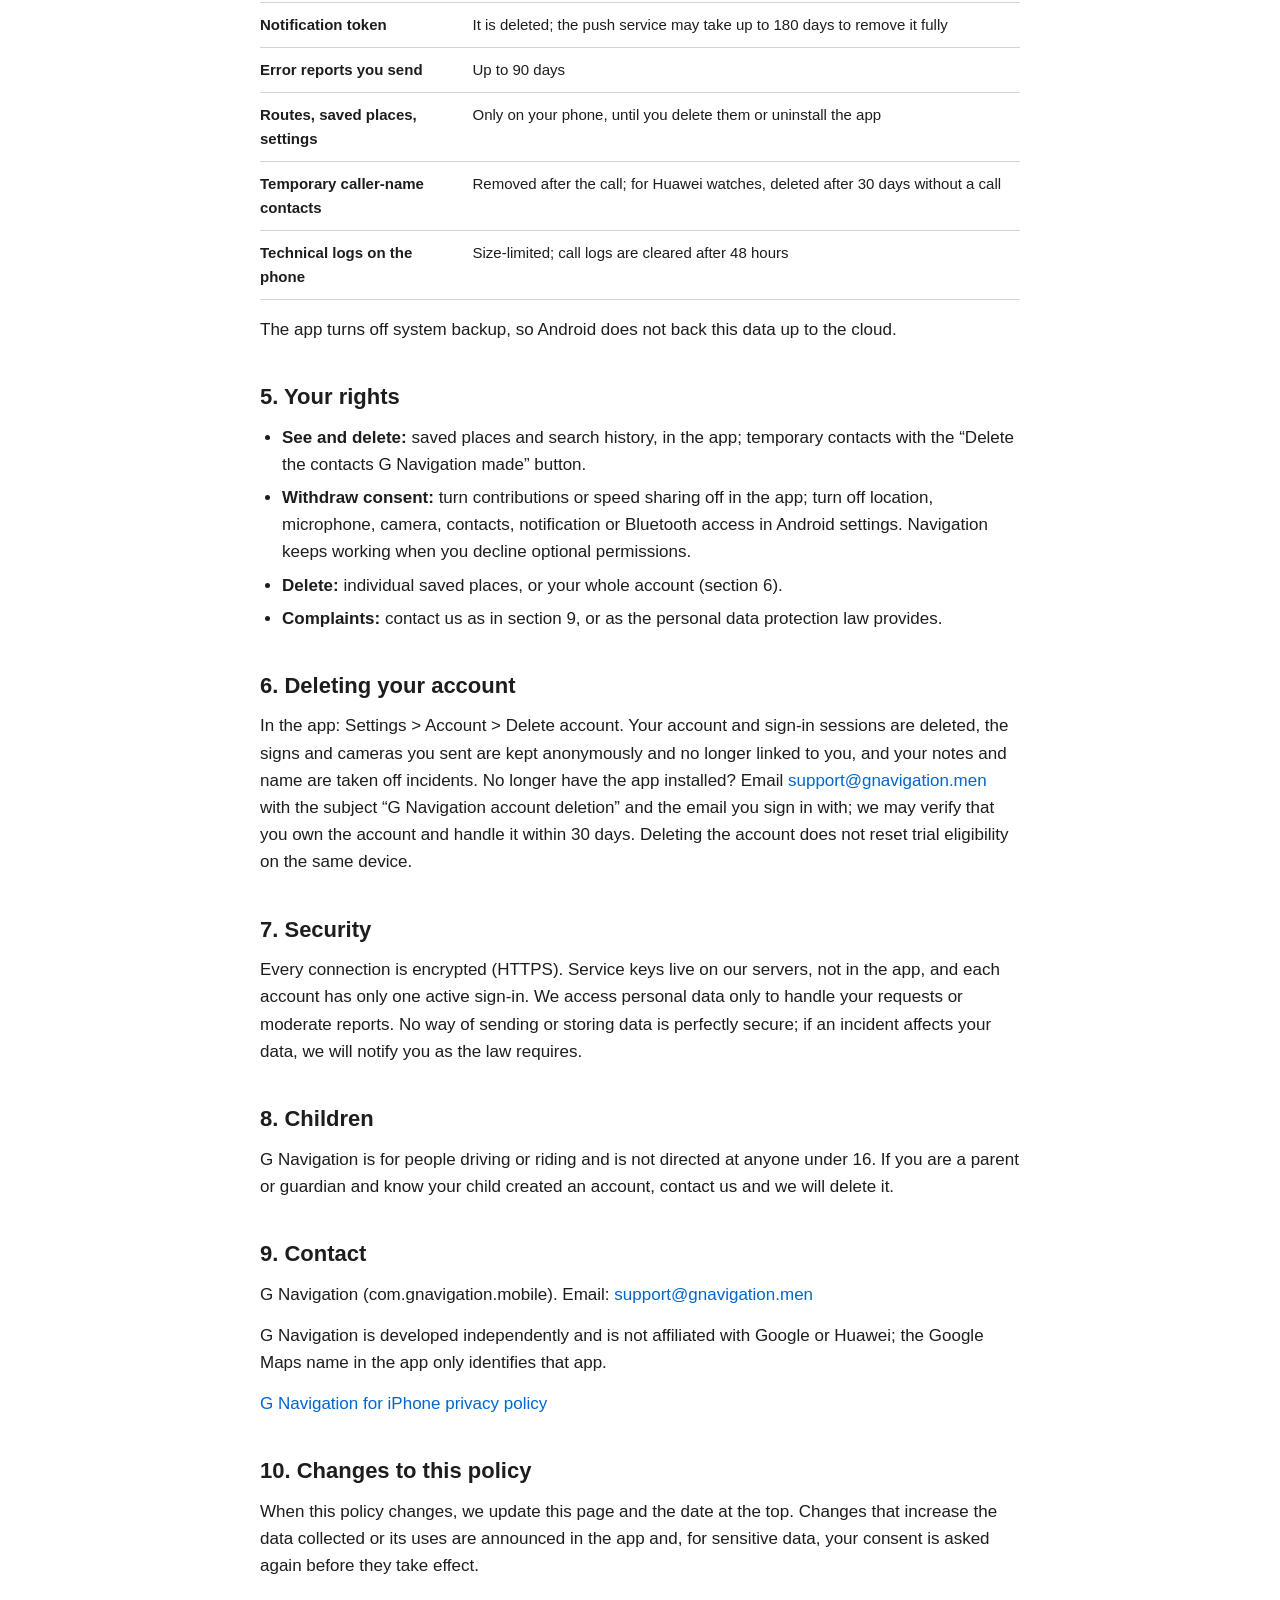
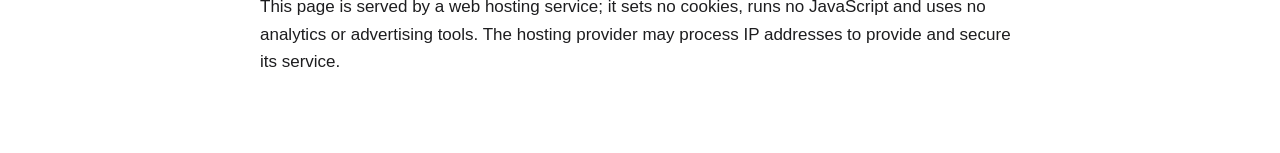
==== commit a50c33d8: "G Navigation privacy policy" ====
--- a/en/index.html
+++ b/en/index.html
@@ -23,7 +23,7 @@
     <main>
       <article>
         <h1>Privacy policy</h1>
-        <p class="updated">G Navigation for Android - version 16, last updated: 31 October 2026.</p>
+        <p class="updated">G Navigation for Android - version 16, last updated: 1 November 2026.</p>
         <p>G Navigation is a navigation app for motorbikes and cars in Vietnam that sends turn directions, maps and calls to your watch. It is developed and run by G Navigation (“we”). This page explains what data the app collects, what it is used for, how long it is kept, who can see it and how you control it. This policy follows Vietnam's Personal Data Protection Law No. 91/2025/QH15 and Decree 356/2025/ND-CP.</p>
         <p><strong>The short version:</strong> the app has no ads, uses no advertising identifier, and does not sell or share your data for marketing. Our servers keep no movement history linked to you. Notifications, contacts, calls, the microphone and the camera are used only when you turn on the feature that needs them.</p>
         <section id="collect">
@@ -36,6 +36,8 @@
             <li><strong>On the device:</strong> to show where you are on the map, compare your speed with the limit and guide you turn by turn. While you navigate, the app keeps reading your location in the background so directions are not lost when the screen is off; background location is optional and asked separately.</li>
             <li><strong>Sent to the server per request:</strong> the map area in view, to return the map, signs, cameras and speed limits around it; your start, destination and vehicle, to plan a route; your location and heading, to reroute when you leave the route; your current location with what you type, to rank search results by distance. These requests are answered, and that is all; the server keeps no movement history linked to you. Location and speed during a trip, without your account, are also used to improve routing and arrival times.</li>
           </ul>
+          <h3>Current weather</h3>
+          <p>Only while you navigate, the app sends your current GPS location, rounded to two decimal places, directly over HTTPS to MET Norway to get the weather there. MET receives the coordinates, IP address and app identification; this request sends no account information or complete route.</p>
           <h3>Voice search</h3>
           <p>When you tap the microphone, your speech is turned into text on the phone; only if you pick an online recogniser is the audio sent to it, under its own policy. We receive only the resulting text, never a recording, and keep no recording. The app listens only while the microphone is open.</p>
           <h3>Community reports</h3>
@@ -83,6 +85,7 @@
                 <tr><th scope="row">Map service</th><td data-label="What it receives">IP address, the map area in view</td><td data-label="What for">Showing the map (data © OpenStreetMap contributors)</td></tr>
                 <tr><th scope="row">Google Maps</th><td data-label="What it receives">IP address, device data, map gestures on the traffic screen</td><td data-label="What for">Map, satellite and traffic view</td></tr>
                 <tr><th scope="row">Search and routing services</th><td data-label="What it receives">Start, destination, vehicle; search text and approximate location</td><td data-label="What for">Planning routes, speed limits and cameras; returning search results</td></tr>
+                <tr><th scope="row"><a href="https://www.met.no/en/about-us/privacy">MET Norway</a></th><td data-label="What it receives">Current GPS coordinates rounded to two decimal places, IP address, app identification</td><td data-label="What for">Returning weather at your current location while you navigate</td></tr>
                 <tr><th scope="row">Sign-in with Google</th><td data-label="What it receives">Sign-in identity</td><td data-label="What for">Signing in</td></tr>
                 <tr><th scope="row">Google Play</th><td data-label="What it receives">Product ID, purchase token</td><td data-label="What for">Buying and restoring Premium</td></tr>
                 <tr><th scope="row">Platform services</th><td data-label="What it receives">Device attestation result; notification token</td><td data-label="What for">Device attestation; sending notifications</td></tr>
@@ -106,6 +109,8 @@
                 <tr><th scope="row">Account (account ID, name, email)</th><td data-label="Kept until">You delete your account</td></tr>
                 <tr><th scope="row">Sign-in session</th><td data-label="Kept until">You sign out, sign in on another phone or delete your account</td></tr>
                 <tr><th scope="row">Location, route and search requests</th><td data-label="Kept until">They are answered; the server's operational logs are kept only briefly for troubleshooting</td></tr>
+                <tr><th scope="row">Weather results in the app</th><td data-label="Kept until">Only in memory to reduce repeated requests; no weather history is written to storage</td></tr>
+                <tr><th scope="row">Weather request logs at MET Norway</th><td data-label="Kept until">MET logs the IP address and requested coordinates in Oslo, Norway. Processing and retention follow MET's own policy. See <a href="https://docs.api.met.no/doc/TermsOfService.html#personal-data">MET's data terms</a> and the policy linked above.</td></tr>
                 <tr><th scope="row">Speeds on roads (no account attached)</th><td data-label="Kept until">14 days; after that only averages remain</td></tr>
                 <tr><th scope="row">Abuse-prevention counters</th><td data-label="Kept until">They expire after 2 to 7 days</td></tr>
                 <tr><th scope="row">Incidents you report and their photos</th><td data-label="Kept until">The incident expires, within hours</td></tr>
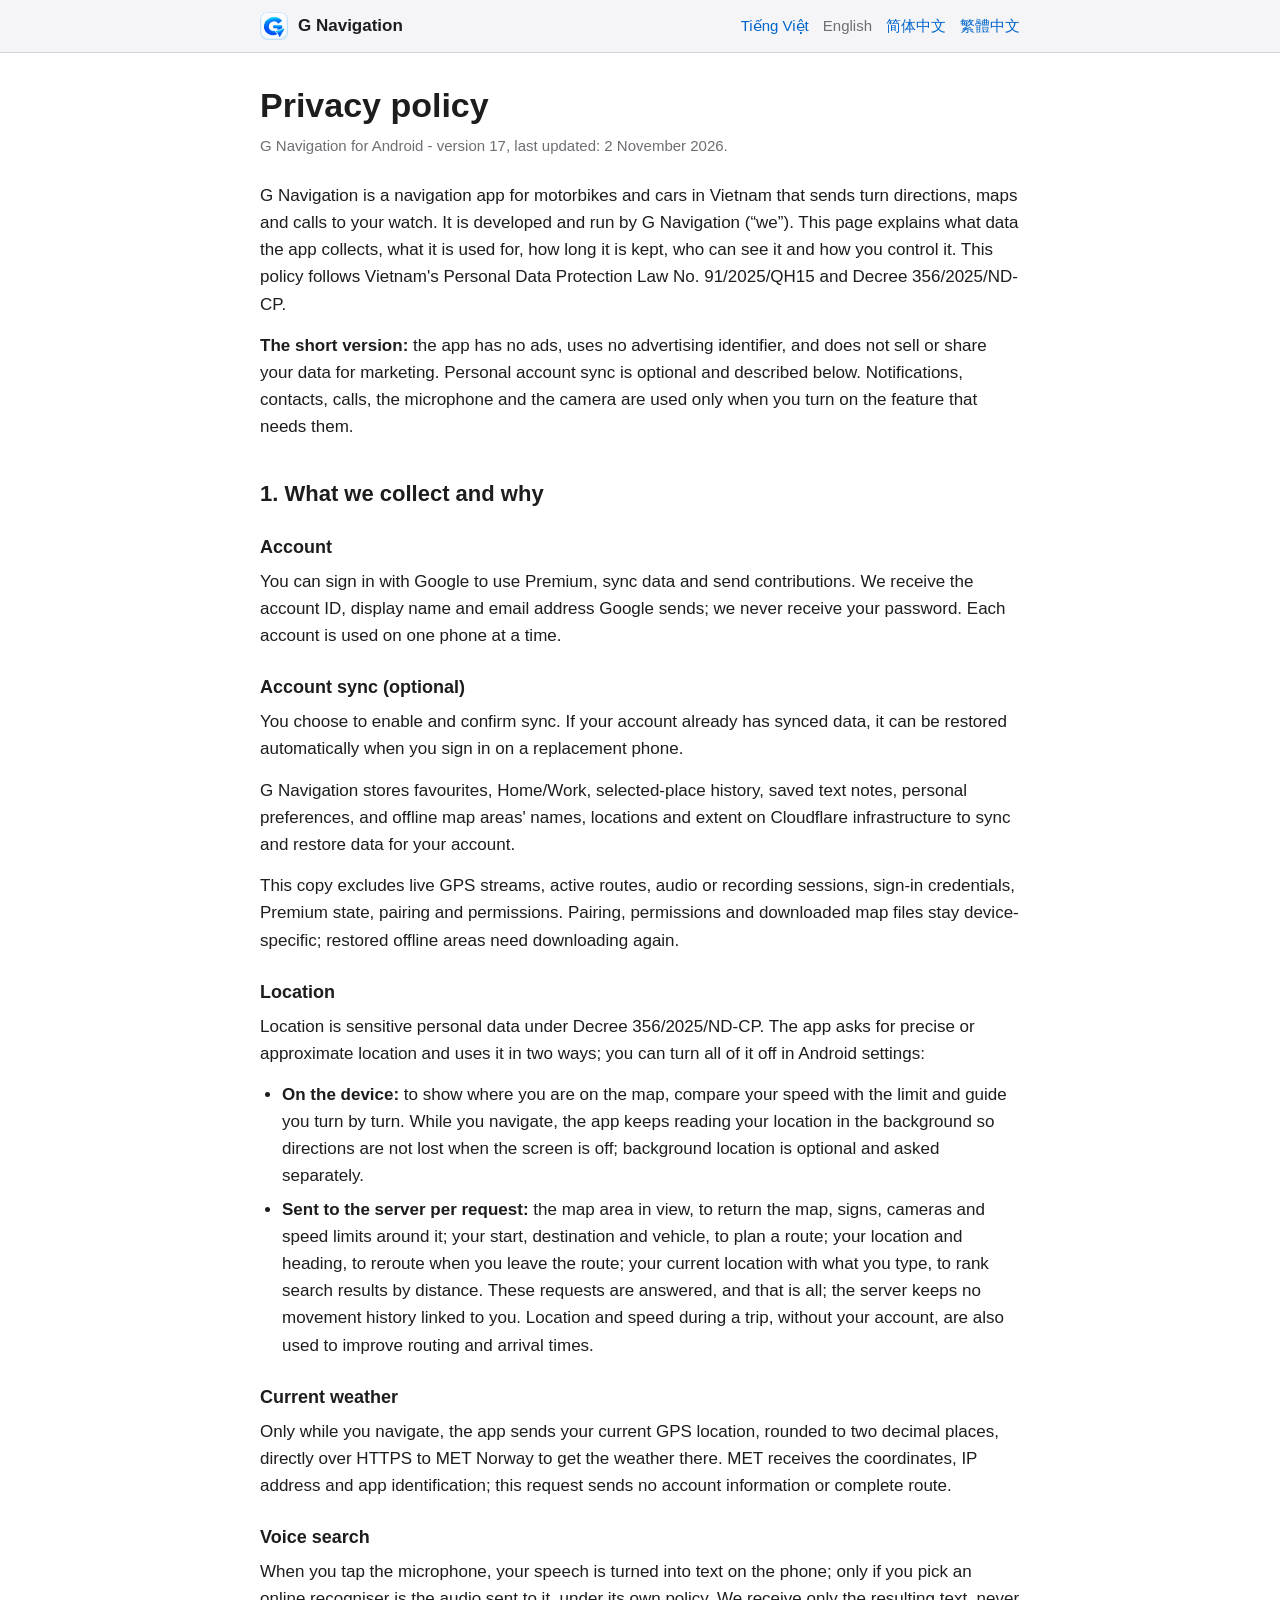
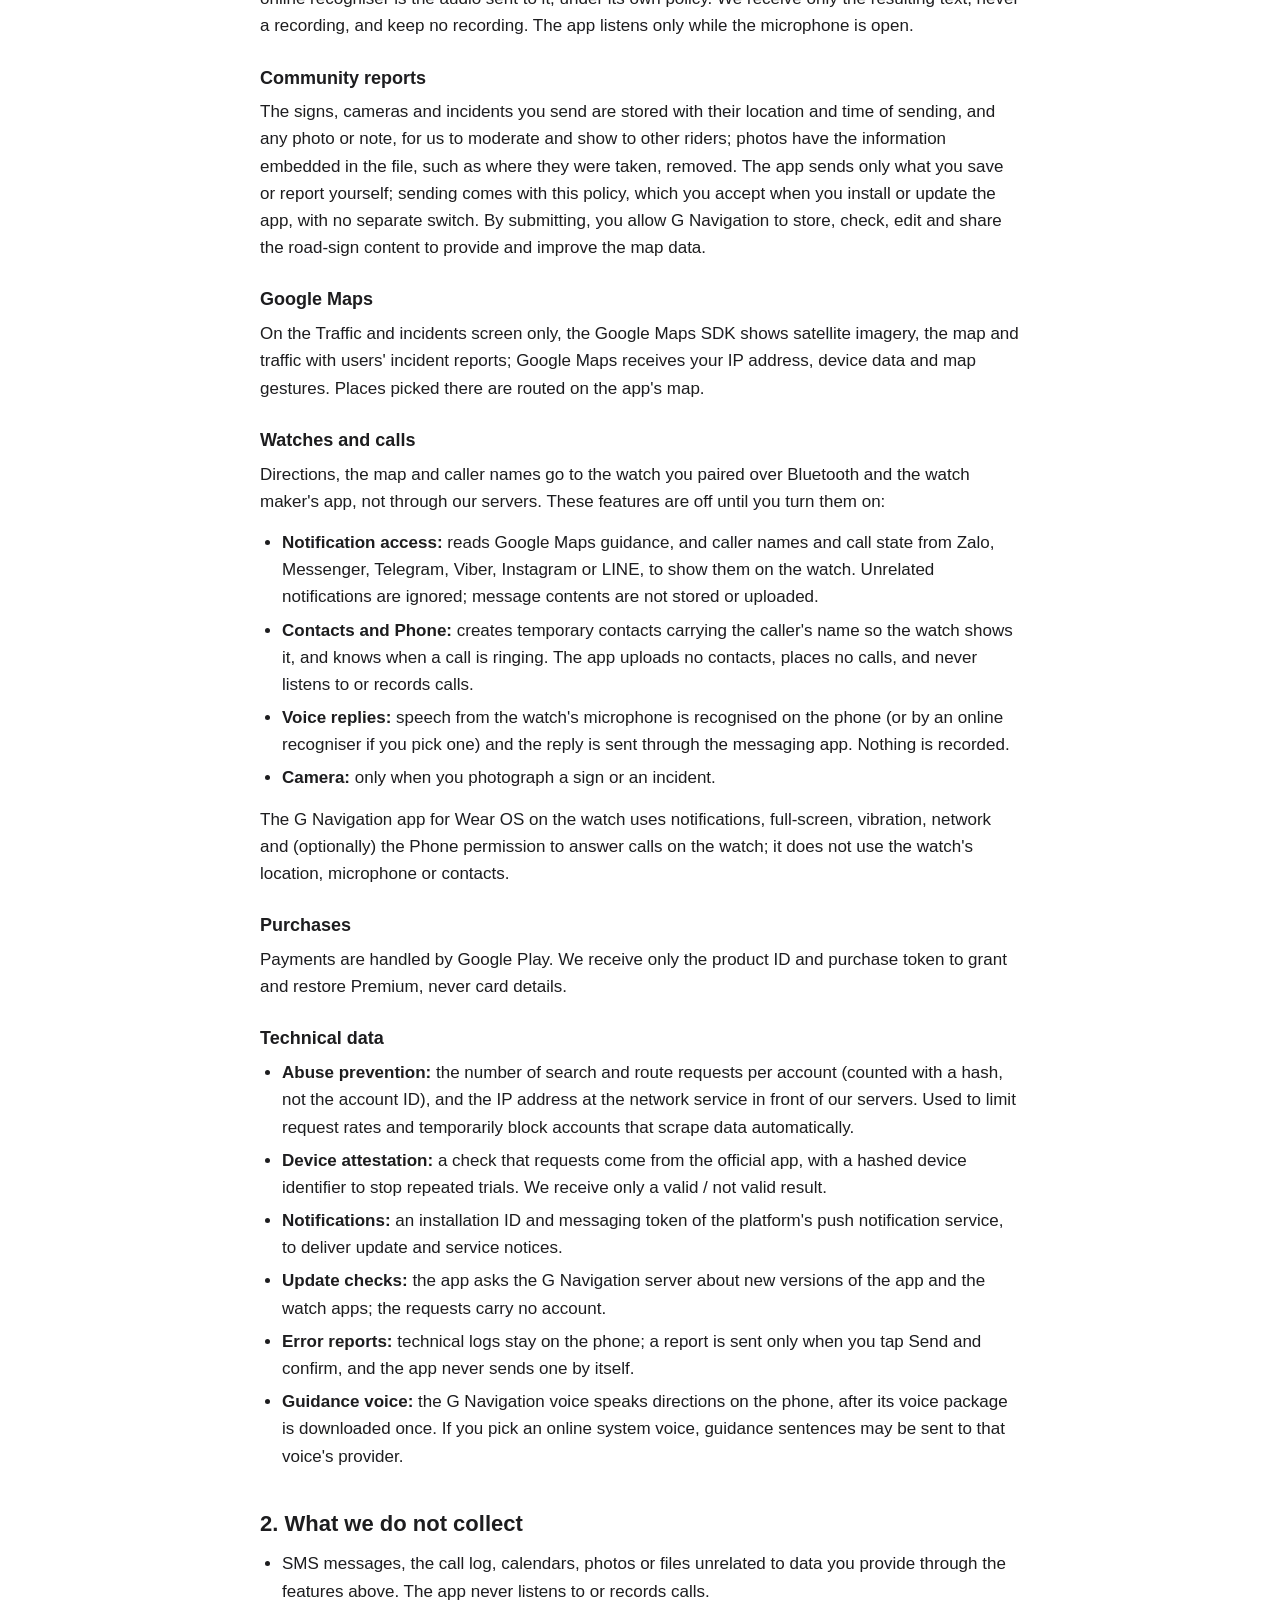
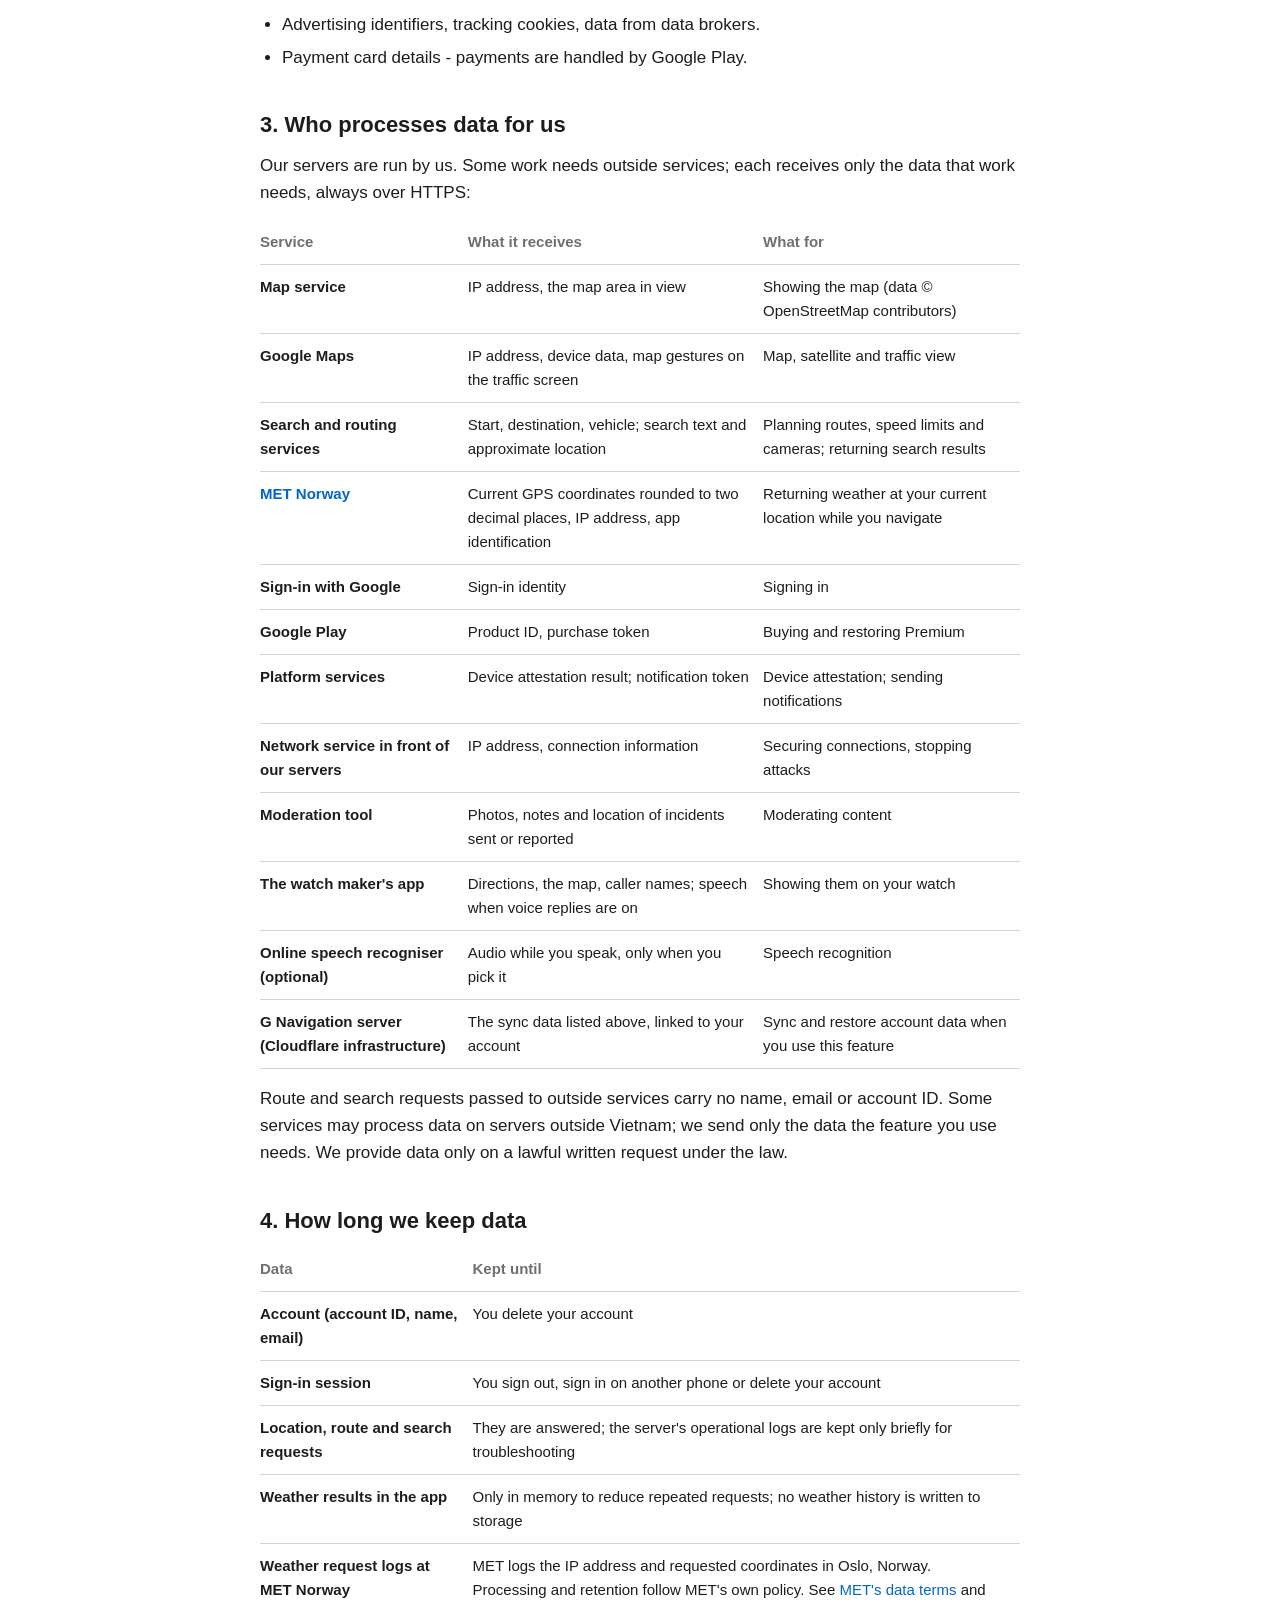
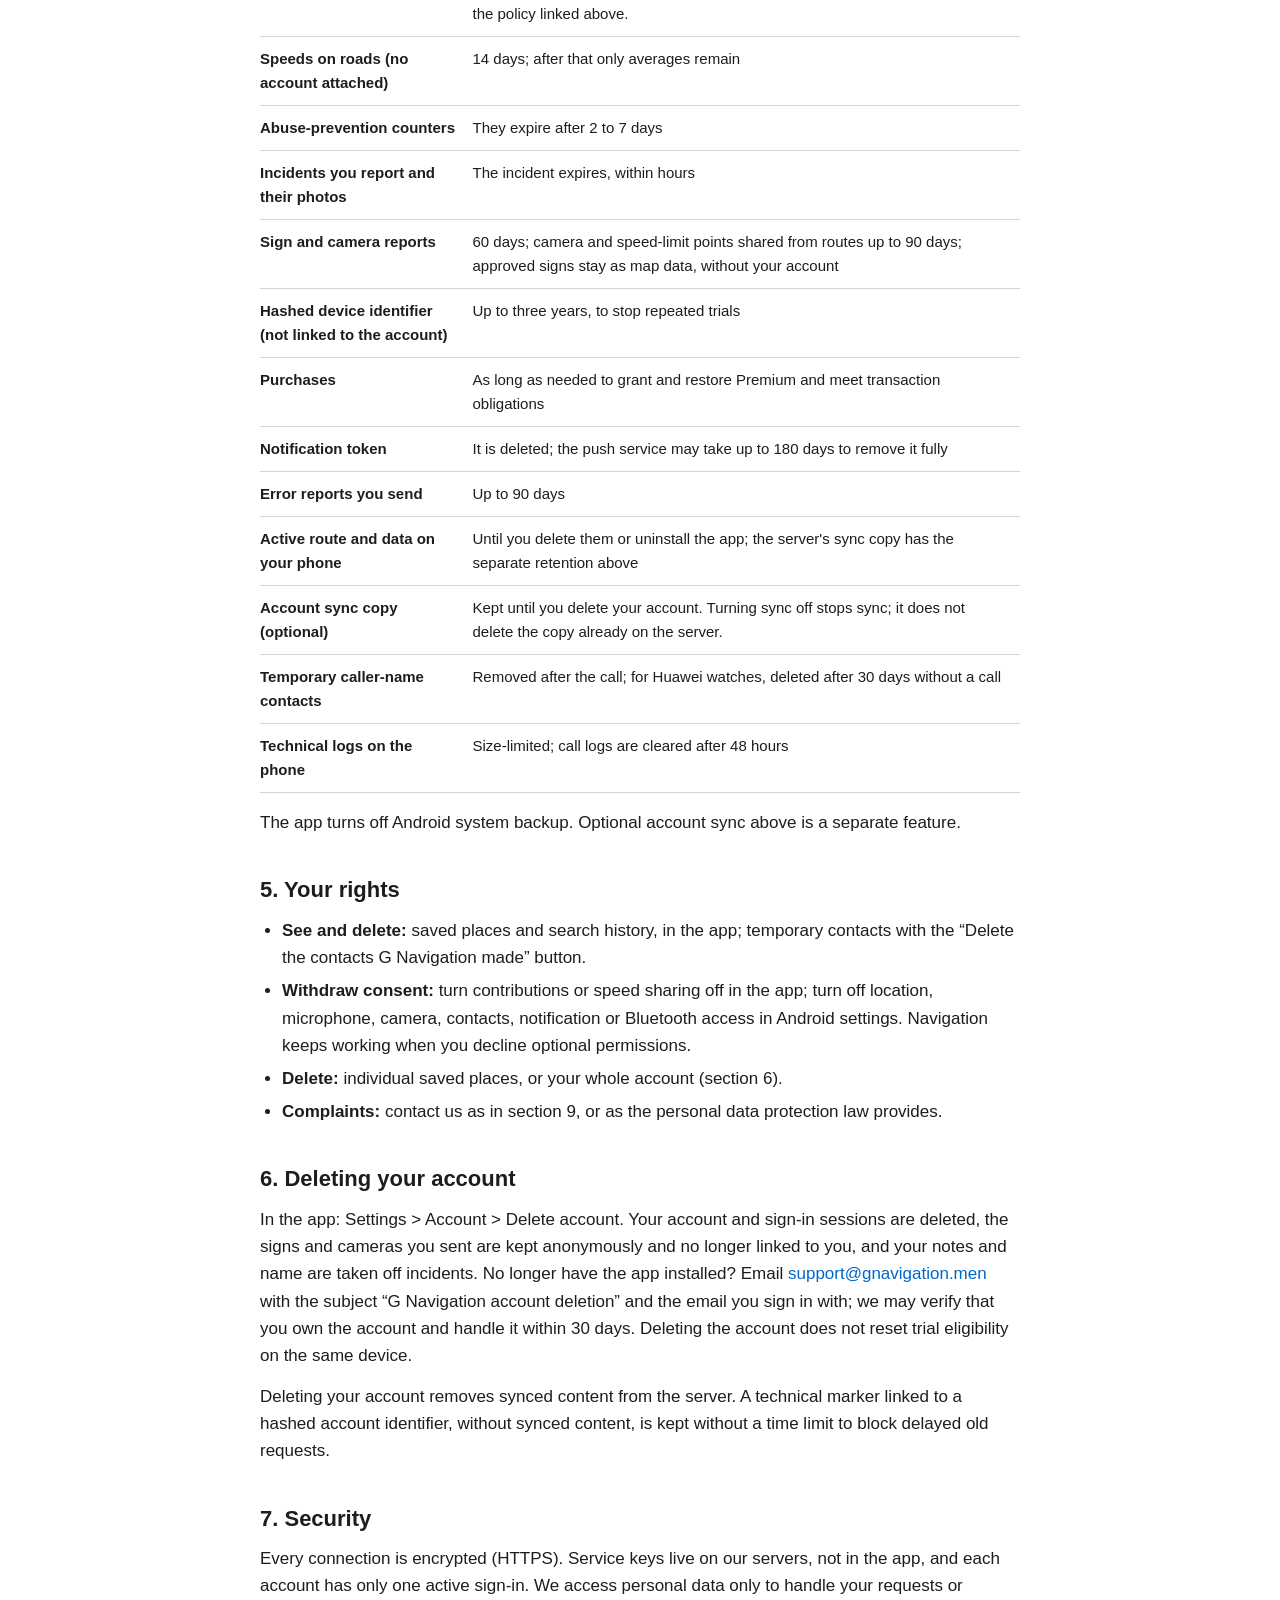
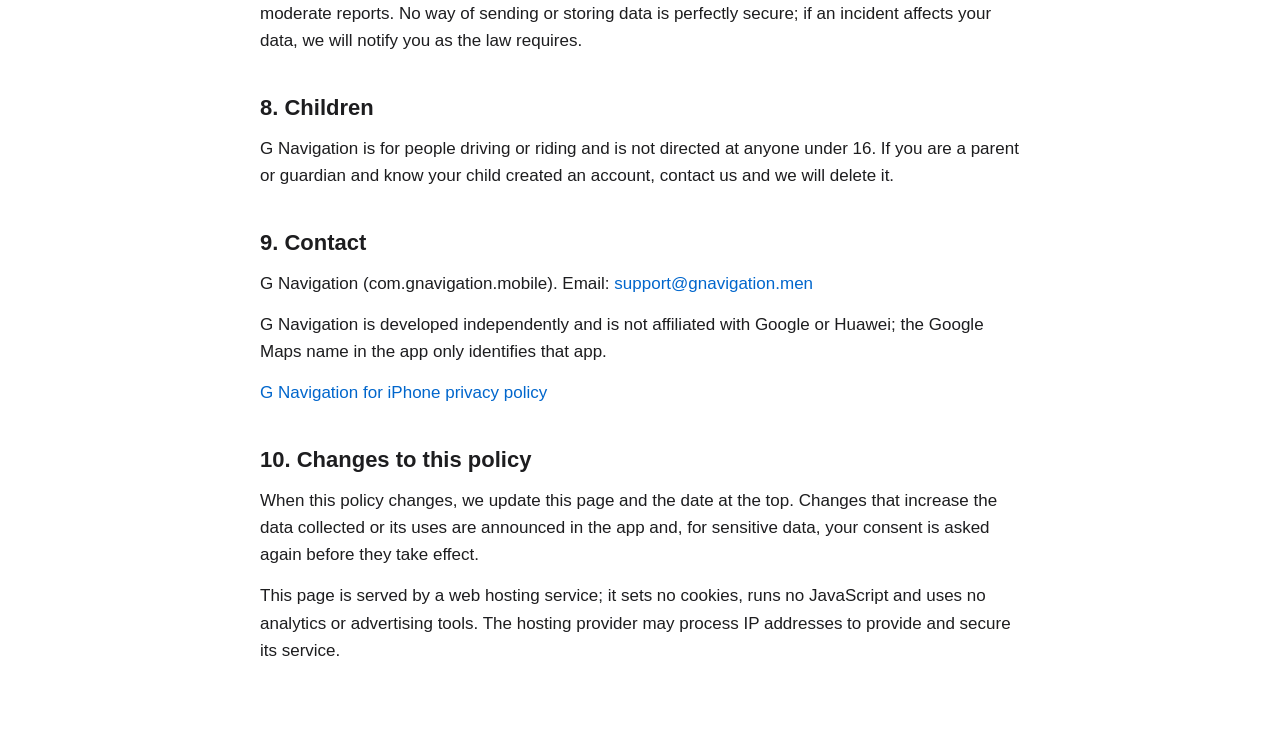
==== commit 18220441: "Update optional account sync privacy disclosure" ====
--- a/en/index.html
+++ b/en/index.html
@@ -23,13 +23,17 @@
     <main>
       <article>
         <h1>Privacy policy</h1>
-        <p class="updated">G Navigation for Android - version 16, last updated: 1 November 2026.</p>
+        <p class="updated">G Navigation for Android - version 17, last updated: 2 November 2026.</p>
         <p>G Navigation is a navigation app for motorbikes and cars in Vietnam that sends turn directions, maps and calls to your watch. It is developed and run by G Navigation (“we”). This page explains what data the app collects, what it is used for, how long it is kept, who can see it and how you control it. This policy follows Vietnam's Personal Data Protection Law No. 91/2025/QH15 and Decree 356/2025/ND-CP.</p>
-        <p><strong>The short version:</strong> the app has no ads, uses no advertising identifier, and does not sell or share your data for marketing. Our servers keep no movement history linked to you. Notifications, contacts, calls, the microphone and the camera are used only when you turn on the feature that needs them.</p>
+        <p><strong>The short version:</strong> the app has no ads, uses no advertising identifier, and does not sell or share your data for marketing. Personal account sync is optional and described below. Notifications, contacts, calls, the microphone and the camera are used only when you turn on the feature that needs them.</p>
         <section id="collect">
           <h2>1. What we collect and why</h2>
           <h3>Account</h3>
-          <p>You sign in with Google to navigate, use Premium and send contributions. We receive the account ID, display name and email address Google sends; we never receive your password. Each account is used on one phone at a time.</p>
+          <p>You can sign in with Google to use Premium, sync data and send contributions. We receive the account ID, display name and email address Google sends; we never receive your password. Each account is used on one phone at a time.</p>
+          <h3>Account sync (optional)</h3>
+          <p>You choose to enable and confirm sync. If your account already has synced data, it can be restored automatically when you sign in on a replacement phone.</p>
+          <p>G Navigation stores favourites, Home/Work, selected-place history, saved text notes, personal preferences, and offline map areas' names, locations and extent on Cloudflare infrastructure to sync and restore data for your account.</p>
+          <p>This copy excludes live GPS streams, active routes, audio or recording sessions, sign-in credentials, Premium state, pairing and permissions. Pairing, permissions and downloaded map files stay device-specific; restored offline areas need downloading again.</p>
           <h3>Location</h3>
           <p>Location is sensitive personal data under Decree 356/2025/ND-CP. The app asks for precise or approximate location and uses it in two ways; you can turn all of it off in Android settings:</p>
           <ul>
@@ -68,7 +72,7 @@
         <section id="not-collected">
           <h2>2. What we do not collect</h2>
           <ul>
-            <li>SMS messages, the call log, calendars, photos, files or other content on your device. The app never listens to or records calls.</li>
+            <li>SMS messages, the call log, calendars, photos or files unrelated to data you provide through the features above. The app never listens to or records calls.</li>
             <li>Advertising identifiers, tracking cookies, data from data brokers.</li>
             <li>Payment card details - payments are handled by Google Play.</li>
           </ul>
@@ -93,6 +97,7 @@
                 <tr><th scope="row">Moderation tool</th><td data-label="What it receives">Photos, notes and location of incidents sent or reported</td><td data-label="What for">Moderating content</td></tr>
                 <tr><th scope="row">The watch maker's app</th><td data-label="What it receives">Directions, the map, caller names; speech when voice replies are on</td><td data-label="What for">Showing them on your watch</td></tr>
                 <tr><th scope="row">Online speech recogniser (optional)</th><td data-label="What it receives">Audio while you speak, only when you pick it</td><td data-label="What for">Speech recognition</td></tr>
+                <tr><th scope="row">G Navigation server (Cloudflare infrastructure)</th><td data-label="What it receives">The sync data listed above, linked to your account</td><td data-label="What for">Sync and restore account data when you use this feature</td></tr>
               </tbody>
             </table>
           </div>
@@ -119,13 +124,14 @@
                 <tr><th scope="row">Purchases</th><td data-label="Kept until">As long as needed to grant and restore Premium and meet transaction obligations</td></tr>
                 <tr><th scope="row">Notification token</th><td data-label="Kept until">It is deleted; the push service may take up to 180 days to remove it fully</td></tr>
                 <tr><th scope="row">Error reports you send</th><td data-label="Kept until">Up to 90 days</td></tr>
-                <tr><th scope="row">Routes, saved places, settings</th><td data-label="Kept until">Only on your phone, until you delete them or uninstall the app</td></tr>
+                <tr><th scope="row">Active route and data on your phone</th><td data-label="Kept until">Until you delete them or uninstall the app; the server's sync copy has the separate retention above</td></tr>
+                <tr><th scope="row">Account sync copy (optional)</th><td data-label="Kept until">Kept until you delete your account. Turning sync off stops sync; it does not delete the copy already on the server.</td></tr>
                 <tr><th scope="row">Temporary caller-name contacts</th><td data-label="Kept until">Removed after the call; for Huawei watches, deleted after 30 days without a call</td></tr>
                 <tr><th scope="row">Technical logs on the phone</th><td data-label="Kept until">Size-limited; call logs are cleared after 48 hours</td></tr>
               </tbody>
             </table>
           </div>
-          <p>The app turns off system backup, so Android does not back this data up to the cloud.</p>
+          <p>The app turns off Android system backup. Optional account sync above is a separate feature.</p>
         </section>
         <section id="rights">
           <h2>5. Your rights</h2>
@@ -139,6 +145,7 @@
         <section id="delete-account">
           <h2>6. Deleting your account</h2>
           <p>In the app: Settings > Account > Delete account. Your account and sign-in sessions are deleted, the signs and cameras you sent are kept anonymously and no longer linked to you, and your notes and name are taken off incidents. No longer have the app installed? Email <a href="mailto:support@gnavigation.men?subject=G%20Navigation%20account%20deletion">support@gnavigation.men</a> with the subject “G Navigation account deletion” and the email you sign in with; we may verify that you own the account and handle it within 30 days. Deleting the account does not reset trial eligibility on the same device.</p>
+          <p>Deleting your account removes synced content from the server. A technical marker linked to a hashed account identifier, without synced content, is kept without a time limit to block delayed old requests.</p>
         </section>
         <section id="security">
           <h2>7. Security</h2>
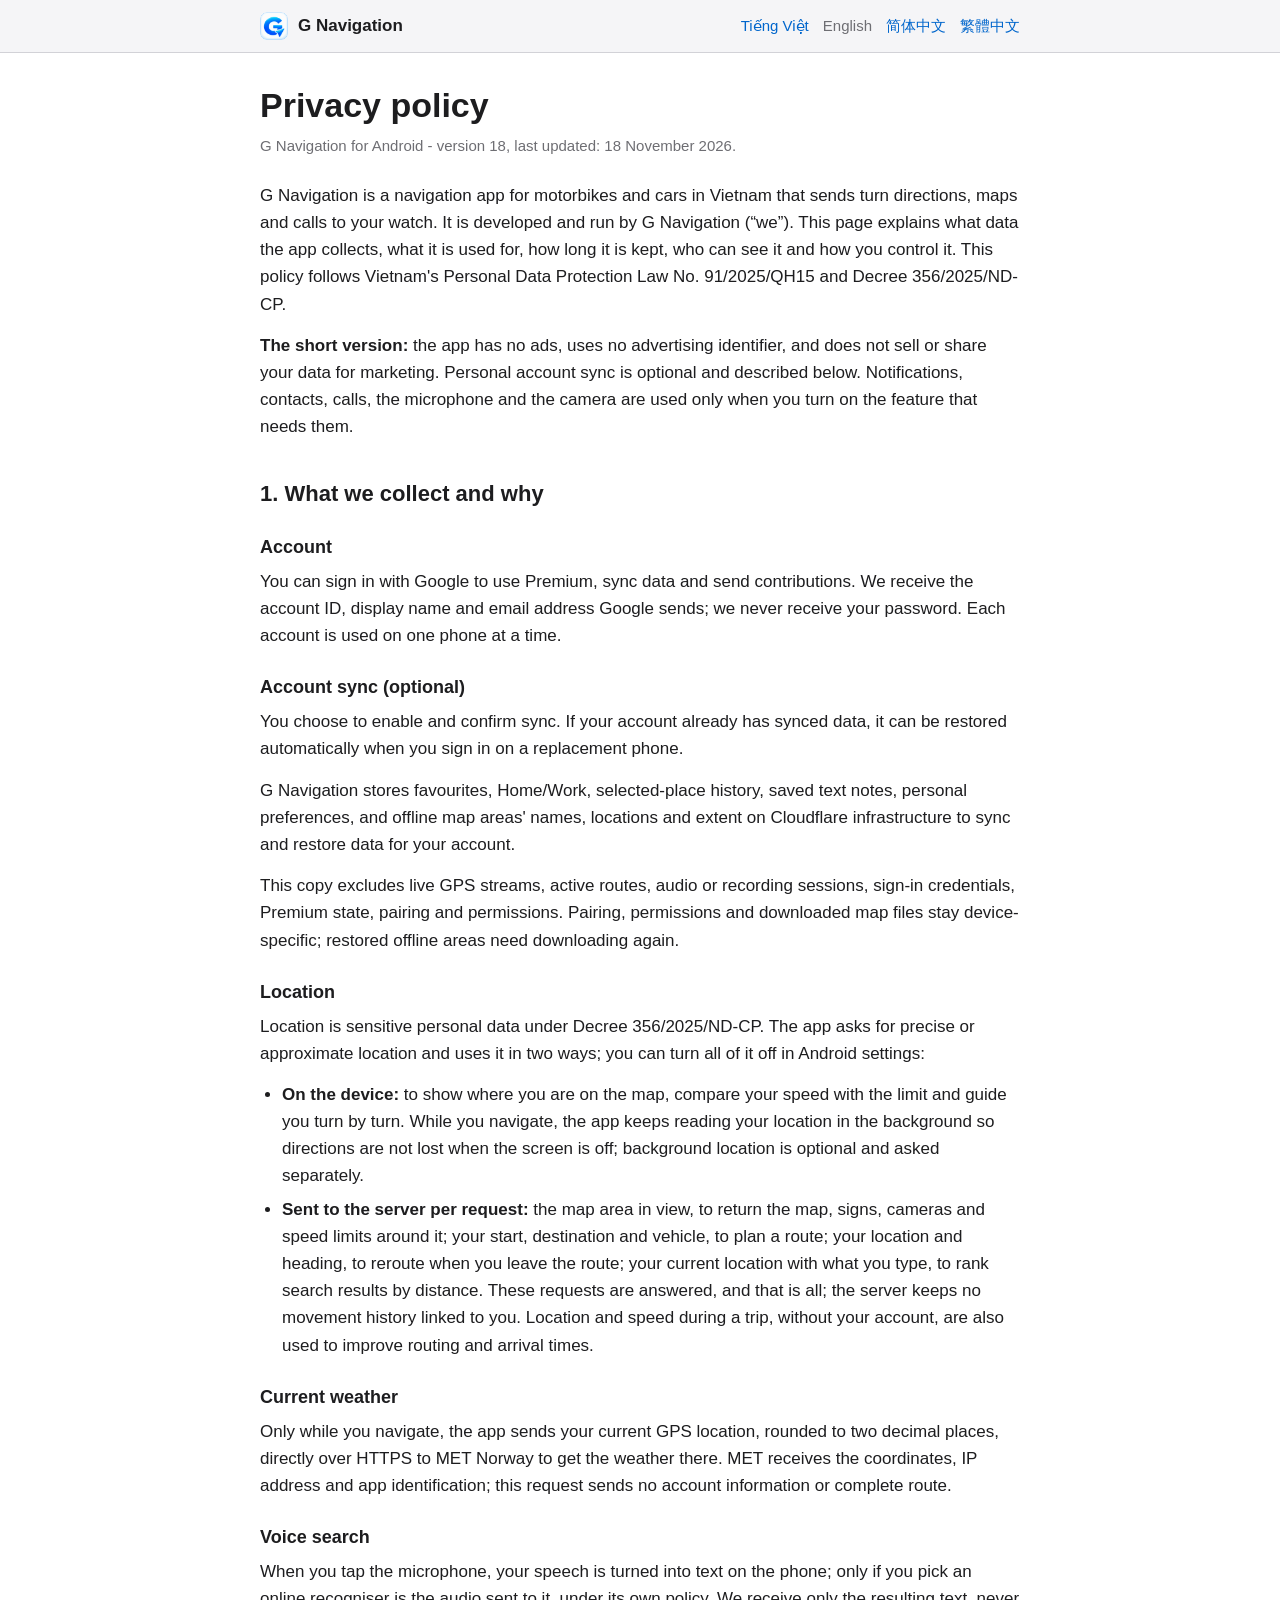
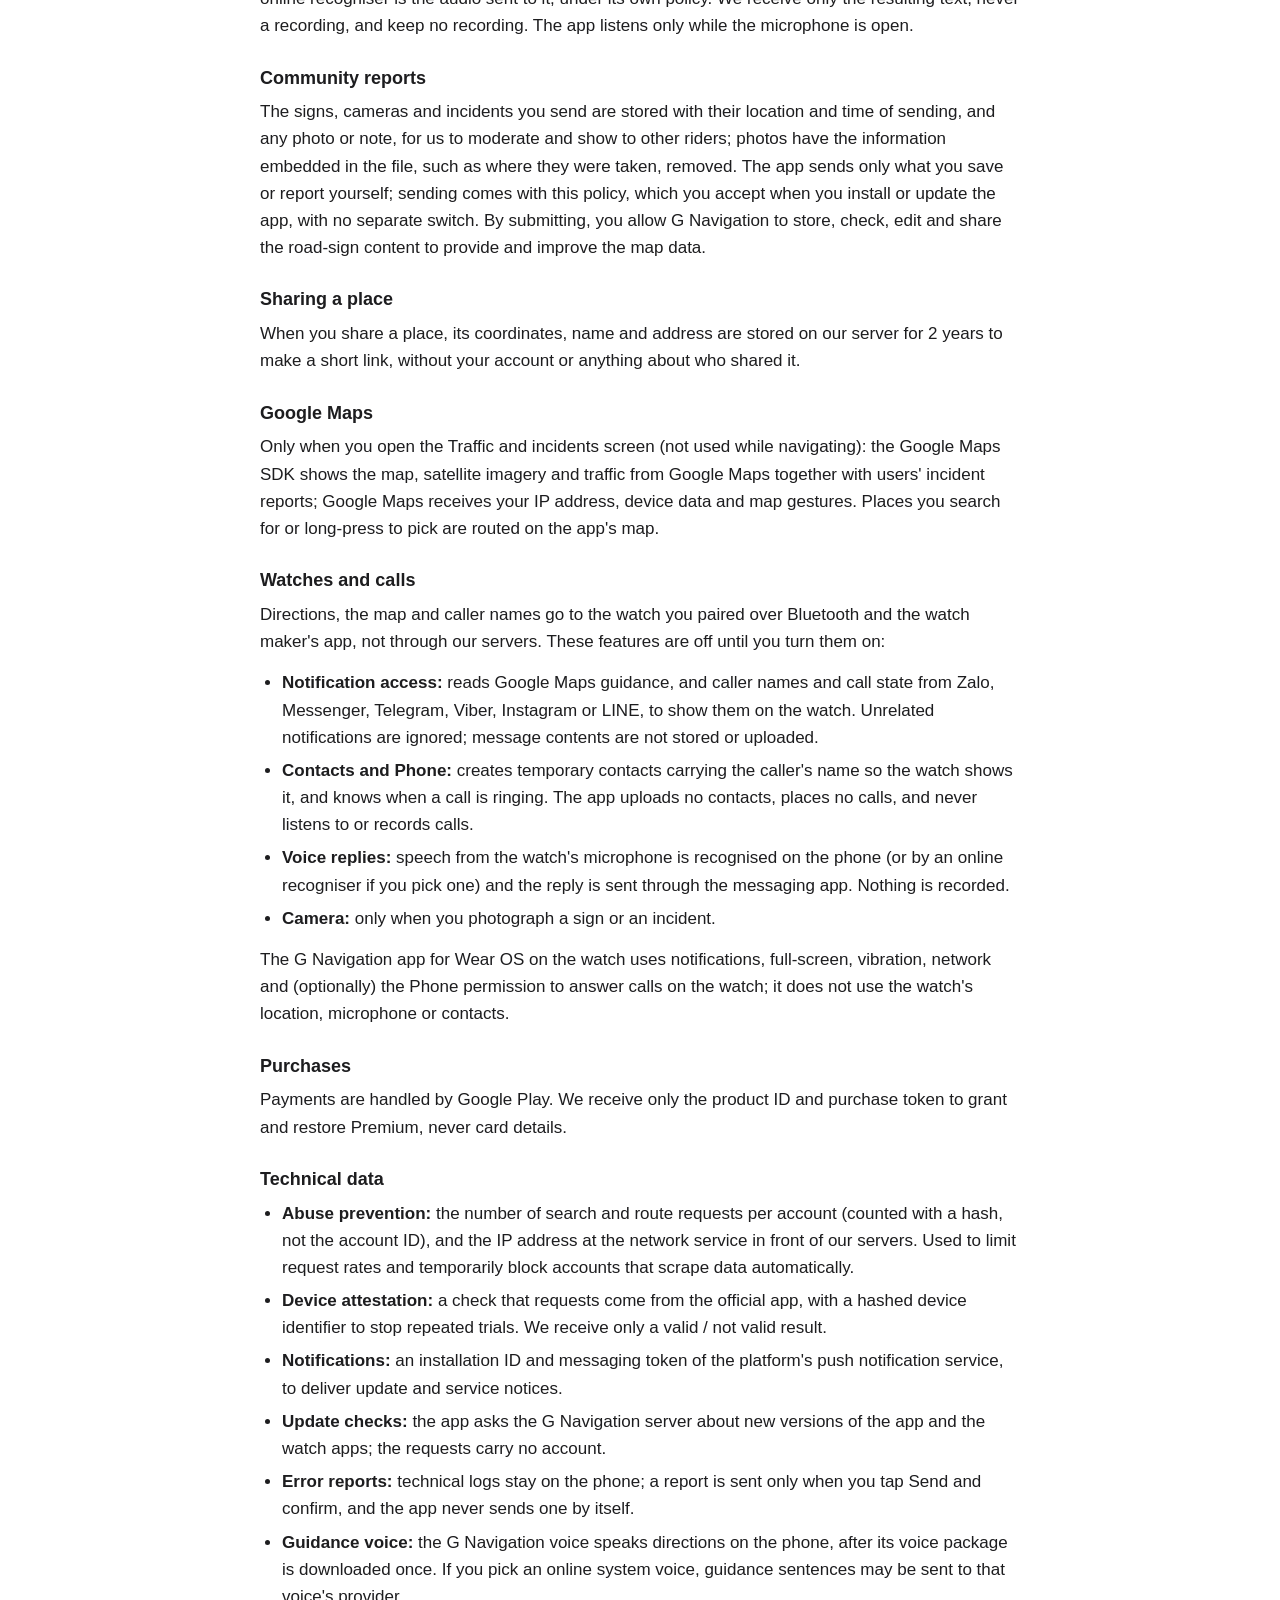
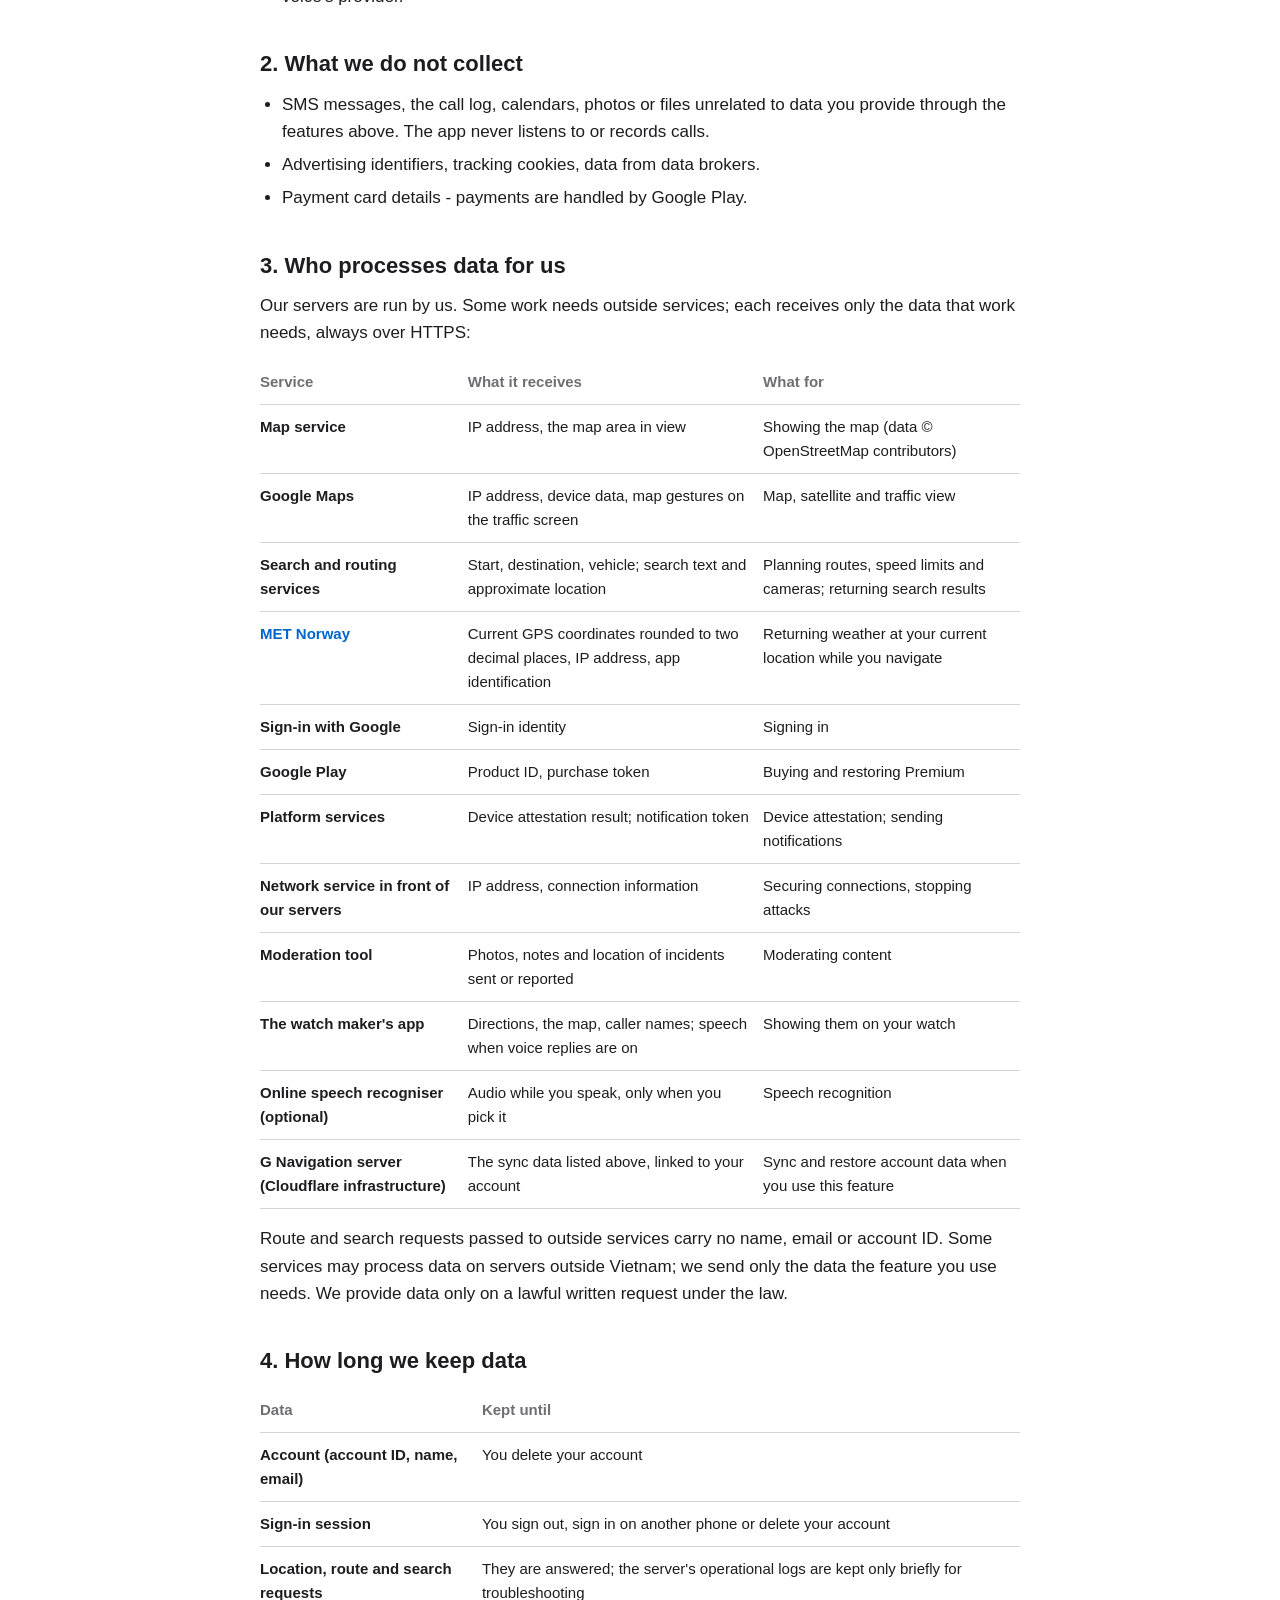
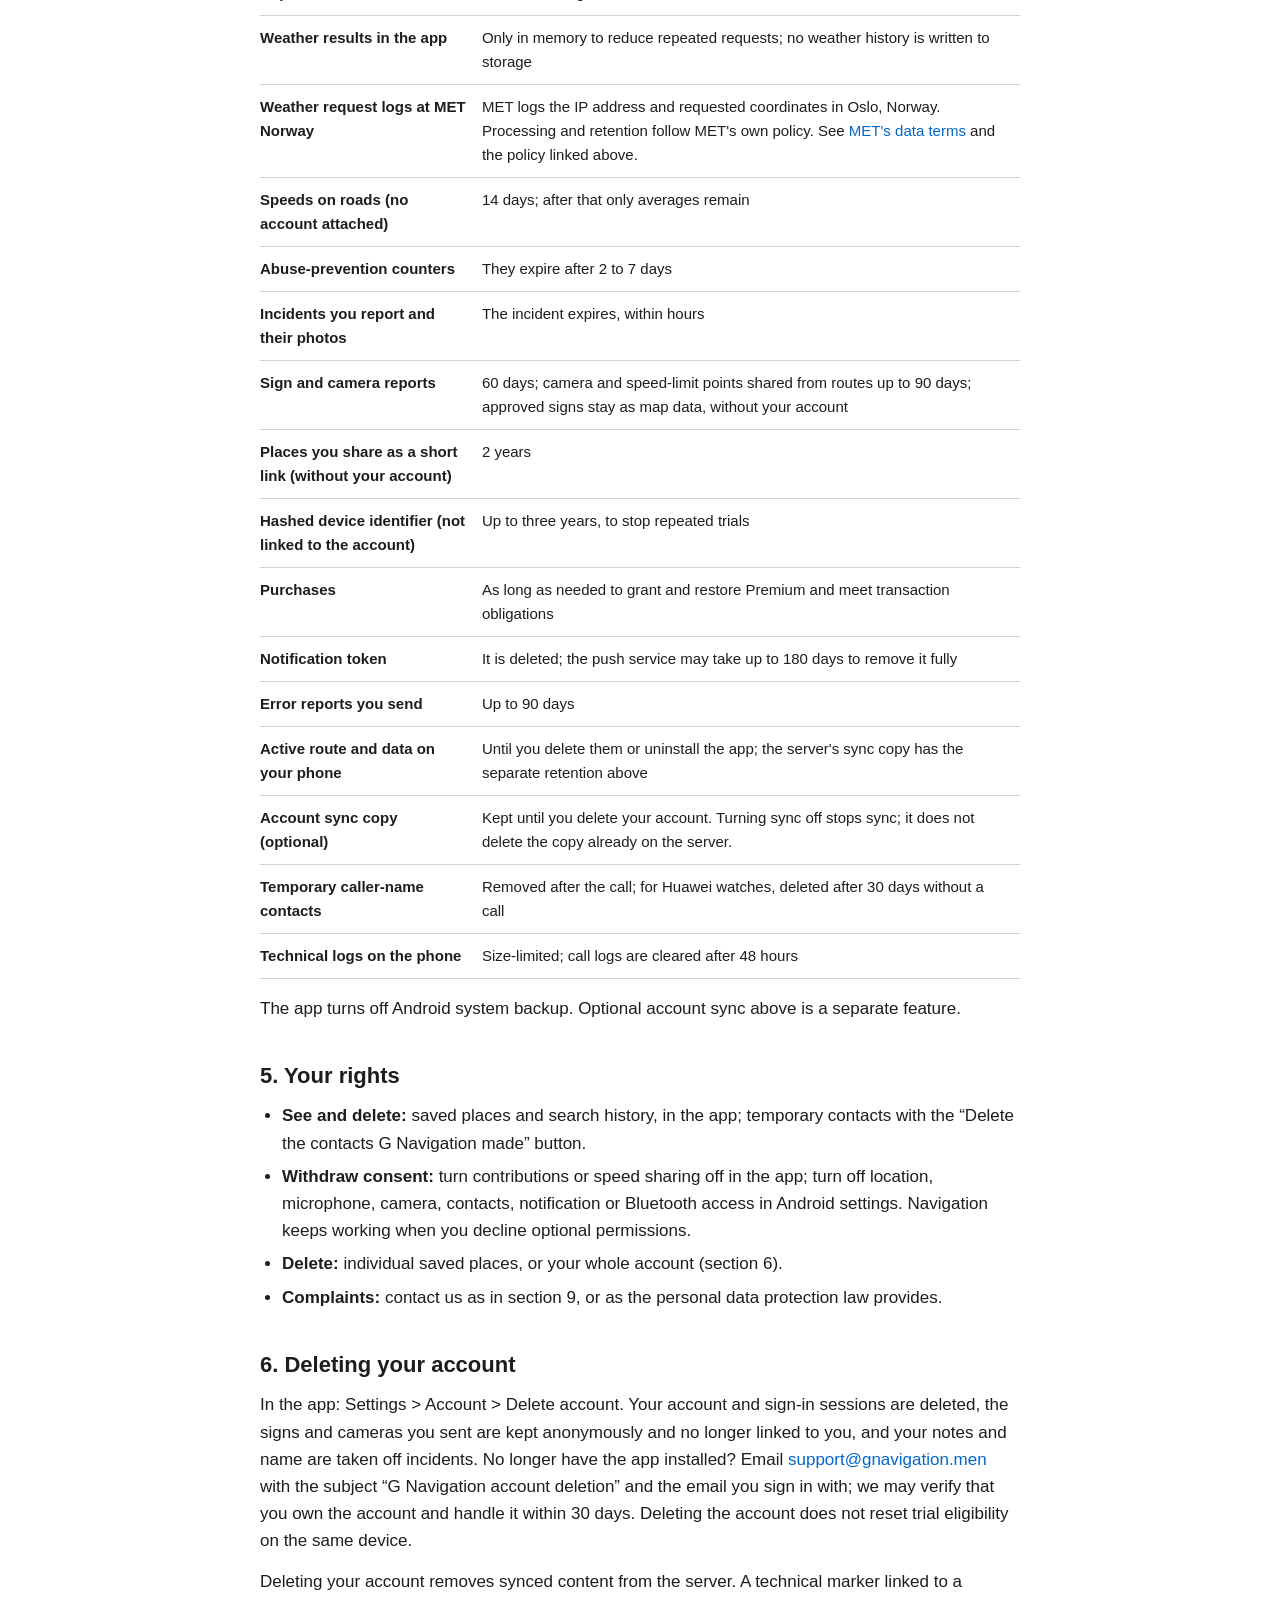
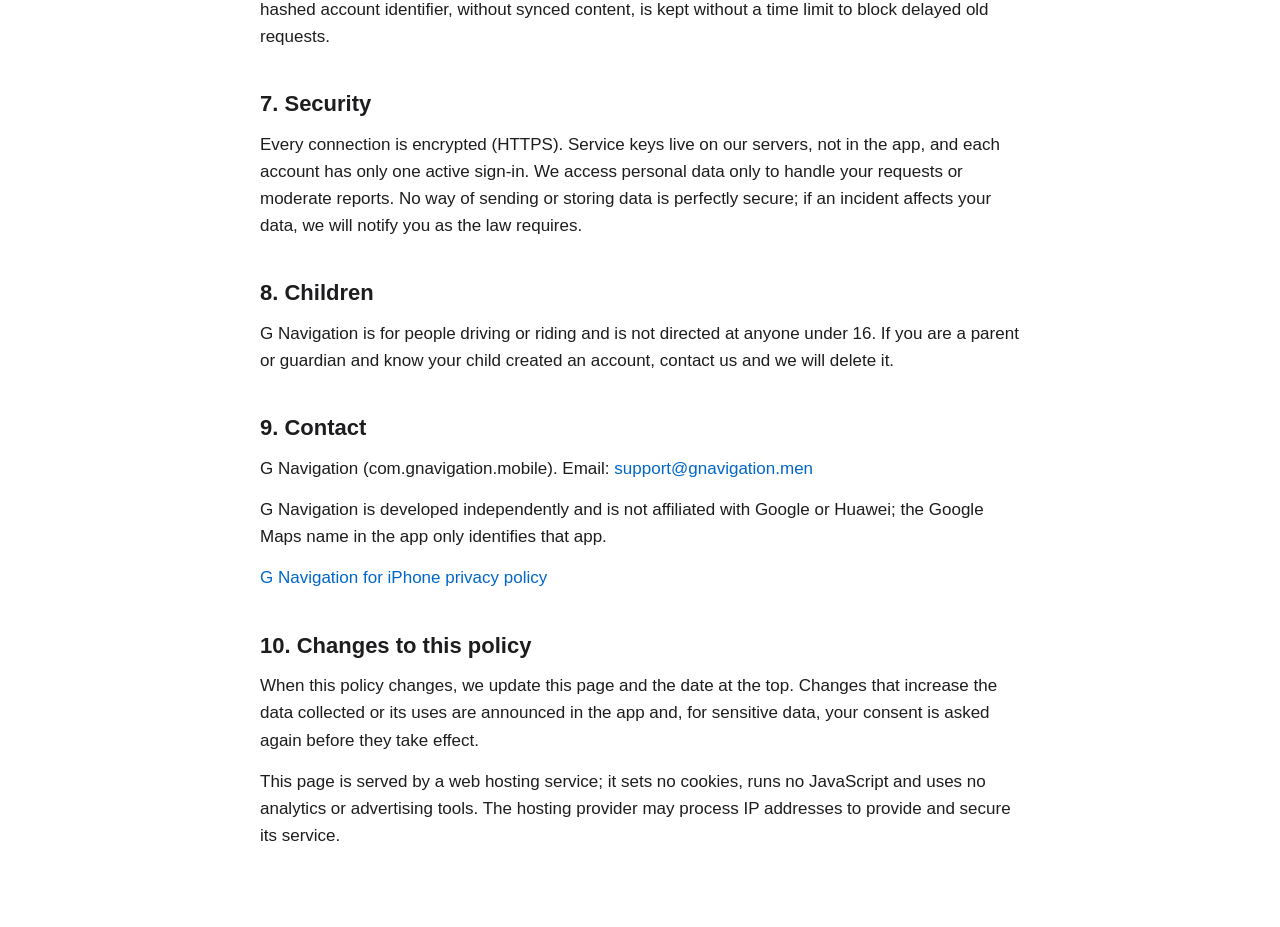
==== commit b9268009: "G Navigation privacy policy" ====
--- a/en/index.html
+++ b/en/index.html
@@ -23,7 +23,7 @@
     <main>
       <article>
         <h1>Privacy policy</h1>
-        <p class="updated">G Navigation for Android - version 17, last updated: 2 November 2026.</p>
+        <p class="updated">G Navigation for Android - version 18, last updated: 18 November 2026.</p>
         <p>G Navigation is a navigation app for motorbikes and cars in Vietnam that sends turn directions, maps and calls to your watch. It is developed and run by G Navigation (“we”). This page explains what data the app collects, what it is used for, how long it is kept, who can see it and how you control it. This policy follows Vietnam's Personal Data Protection Law No. 91/2025/QH15 and Decree 356/2025/ND-CP.</p>
         <p><strong>The short version:</strong> the app has no ads, uses no advertising identifier, and does not sell or share your data for marketing. Personal account sync is optional and described below. Notifications, contacts, calls, the microphone and the camera are used only when you turn on the feature that needs them.</p>
         <section id="collect">
@@ -46,8 +46,10 @@
           <p>When you tap the microphone, your speech is turned into text on the phone; only if you pick an online recogniser is the audio sent to it, under its own policy. We receive only the resulting text, never a recording, and keep no recording. The app listens only while the microphone is open.</p>
           <h3>Community reports</h3>
           <p>The signs, cameras and incidents you send are stored with their location and time of sending, and any photo or note, for us to moderate and show to other riders; photos have the information embedded in the file, such as where they were taken, removed. The app sends only what you save or report yourself; sending comes with this policy, which you accept when you install or update the app, with no separate switch. By submitting, you allow G Navigation to store, check, edit and share the road-sign content to provide and improve the map data.</p>
+          <h3>Sharing a place</h3>
+          <p>When you share a place, its coordinates, name and address are stored on our server for 2 years to make a short link, without your account or anything about who shared it.</p>
           <h3>Google Maps</h3>
-          <p>On the Traffic and incidents screen only, the Google Maps SDK shows satellite imagery, the map and traffic with users' incident reports; Google Maps receives your IP address, device data and map gestures. Places picked there are routed on the app's map.</p>
+          <p>Only when you open the Traffic and incidents screen (not used while navigating): the Google Maps SDK shows the map, satellite imagery and traffic from Google Maps together with users' incident reports; Google Maps receives your IP address, device data and map gestures. Places you search for or long-press to pick are routed on the app's map.</p>
           <h3>Watches and calls</h3>
           <p>Directions, the map and caller names go to the watch you paired over Bluetooth and the watch maker's app, not through our servers. These features are off until you turn them on:</p>
           <ul>
@@ -120,6 +122,7 @@
                 <tr><th scope="row">Abuse-prevention counters</th><td data-label="Kept until">They expire after 2 to 7 days</td></tr>
                 <tr><th scope="row">Incidents you report and their photos</th><td data-label="Kept until">The incident expires, within hours</td></tr>
                 <tr><th scope="row">Sign and camera reports</th><td data-label="Kept until">60 days; camera and speed-limit points shared from routes up to 90 days; approved signs stay as map data, without your account</td></tr>
+                <tr><th scope="row">Places you share as a short link (without your account)</th><td data-label="Kept until">2 years</td></tr>
                 <tr><th scope="row">Hashed device identifier (not linked to the account)</th><td data-label="Kept until">Up to three years, to stop repeated trials</td></tr>
                 <tr><th scope="row">Purchases</th><td data-label="Kept until">As long as needed to grant and restore Premium and meet transaction obligations</td></tr>
                 <tr><th scope="row">Notification token</th><td data-label="Kept until">It is deleted; the push service may take up to 180 days to remove it fully</td></tr>
